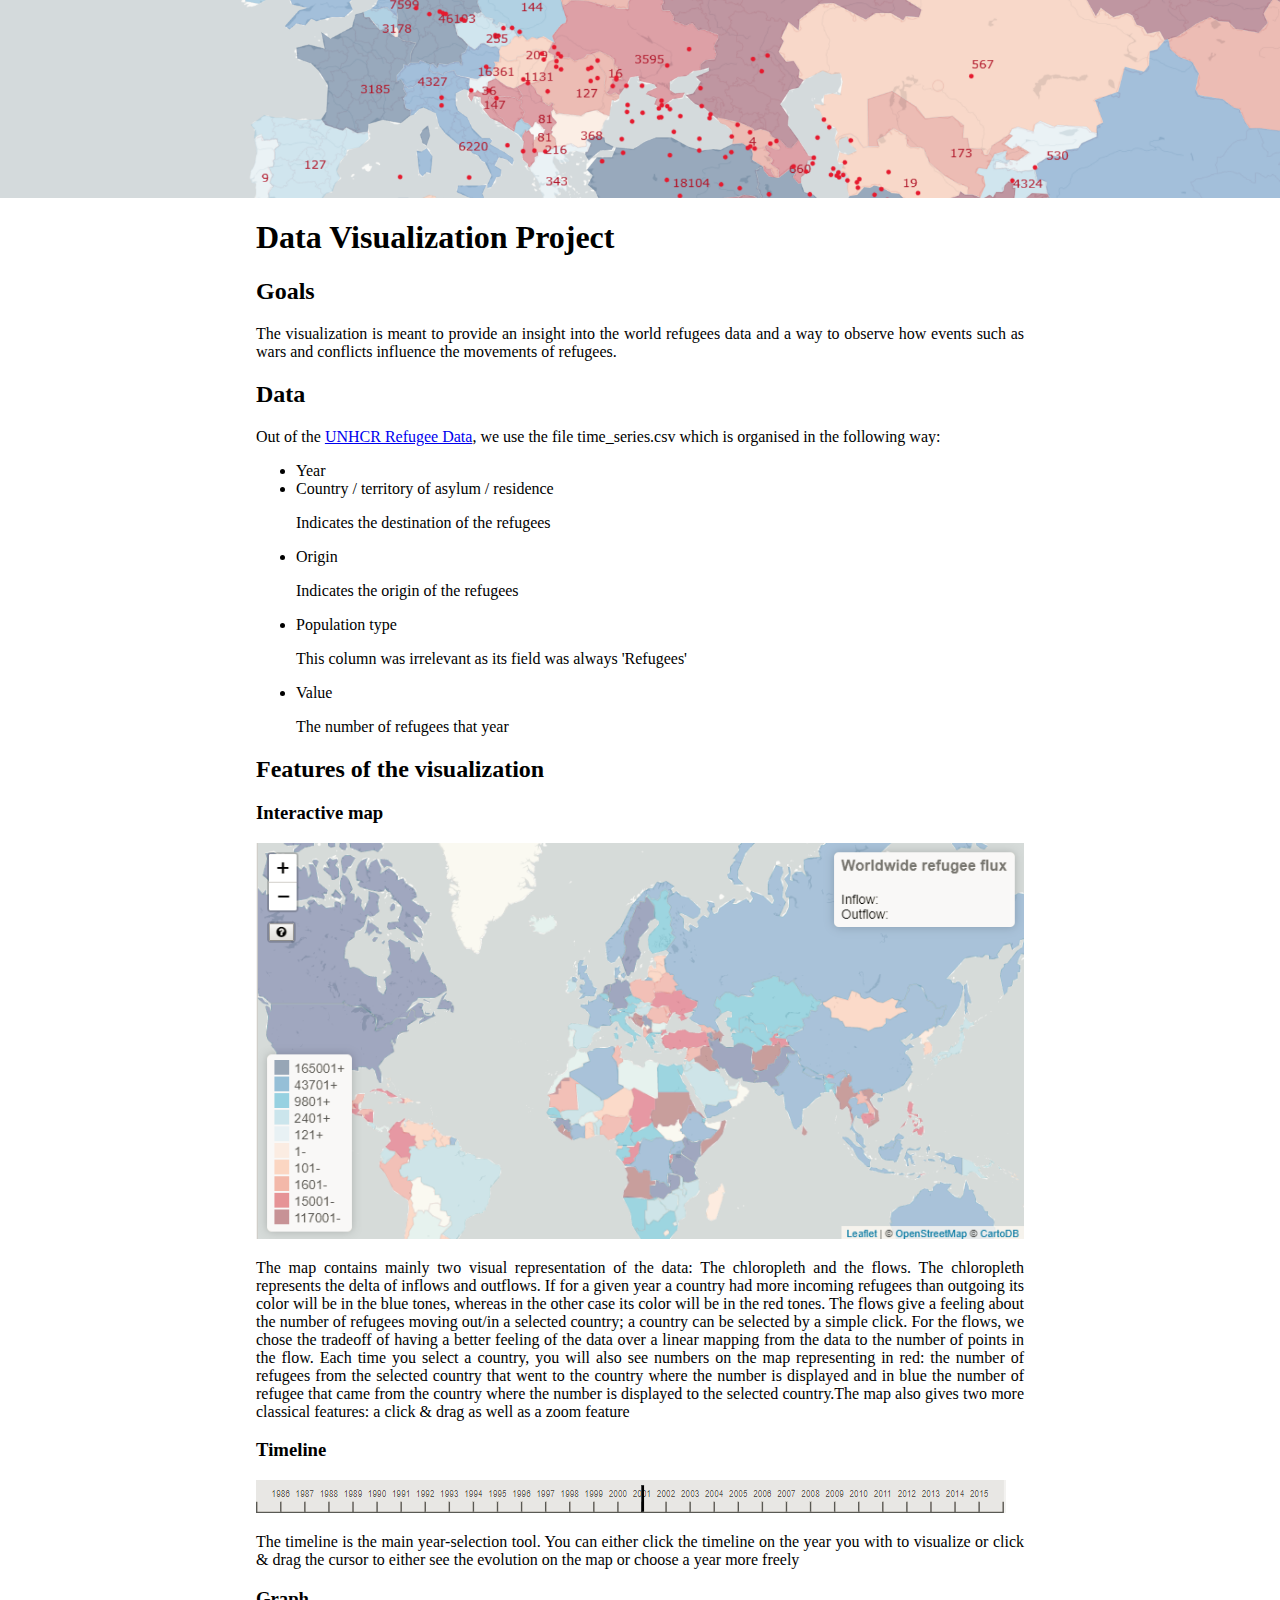
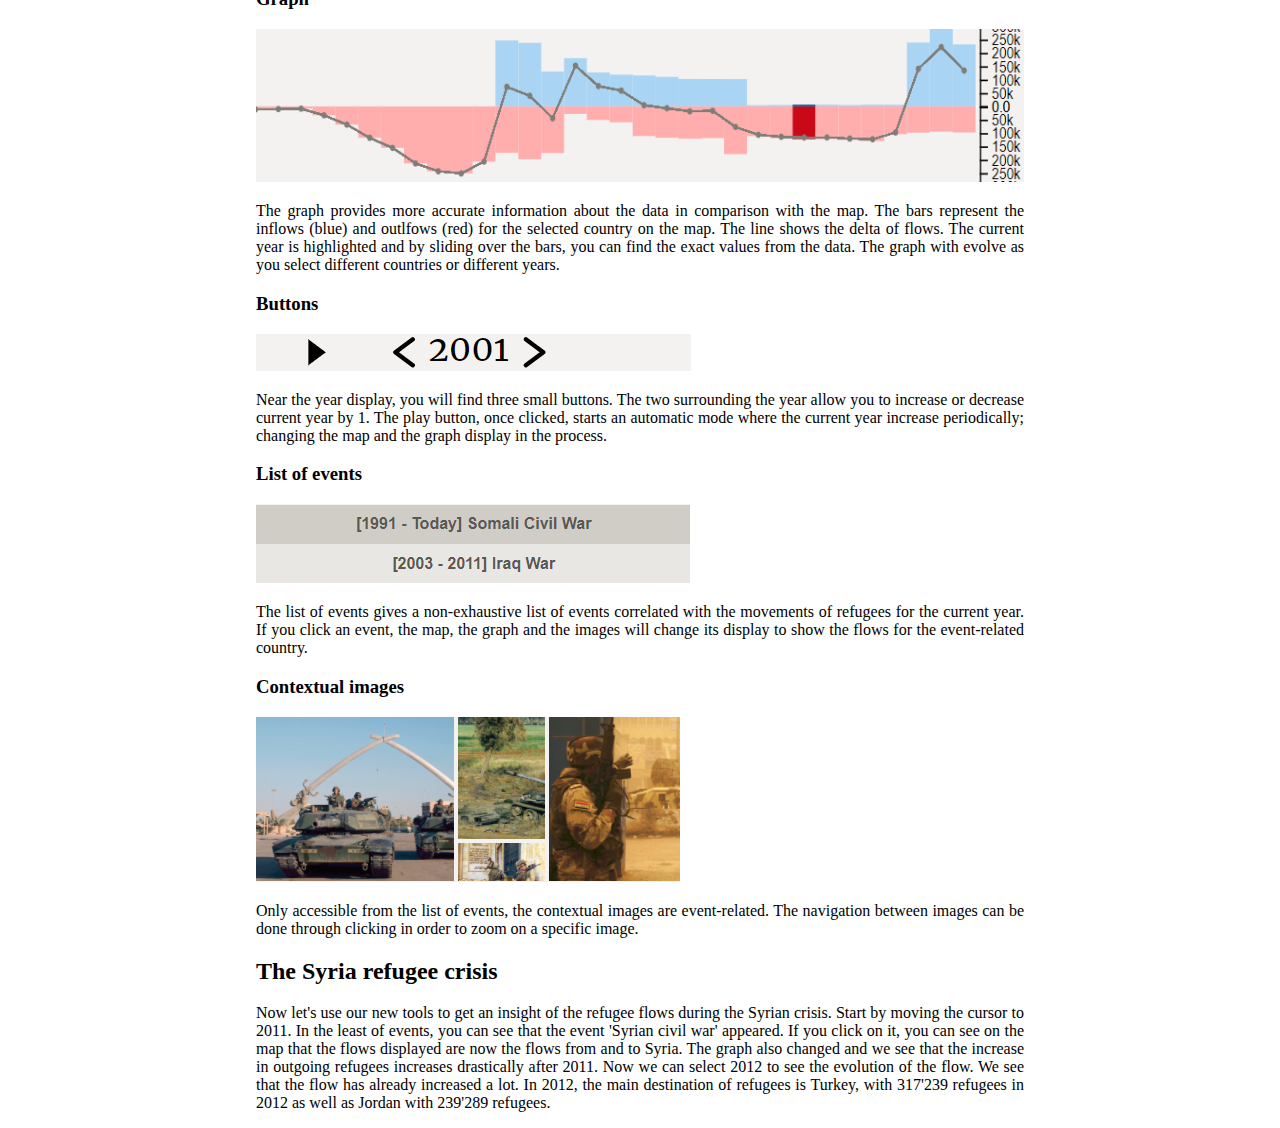
==== docs/index.html @ 76e04091 "Rename explication.hmtl -> index.hmtl Rename index.html -> visu.html Add images in index.html" ====
<!DOCTYPE html>
<html lang="en">
<head>
    <meta charset="UTF-8">
    <title>Project Data visualization</title>
    <style>
        body {
            padding: 0;
            margin: 0
        }
        p {
            text-align: justify;
        }

        .headerimg {
            position: fixed;
            z-index: 0;
            top: 0px;
            left: -200px;
            height: 200px;
            width: 100em;
            display: inline-block;
            overflow: hidden;
            margin: 0;
        }
        .banner{
            display: block;
            position: absolute;
            top: 50%;
            left: 50%;
            min-height: 100%;
            min-width: 100%;
            transform: translate(-50%, -50%);
        }
        .content {
            position: relative;
            z-index: 1000;
            margin-top: 180px;
            /*height: 1000px;*/
            background-color: white;
            padding-left: 16em;
            padding-right: 16em;
        }

        div {
            overflow: hidden;
        }
        img {
            max-width: 48em;
        }

    </style>
</head>
<body>
<div class="headerimg">
    <img src="imgs/banner.png" class = "banner"/>
</div><
<div class = "content">
    <h1>Data Visualization Project</h1>
<h2>Goals</h2>
<p>The visualization is meant to provide an insight into the world refugees data and a way to observe how
events such as wars and conflicts influence the movements of refugees. </p>
<h2>Data</h2>
<p> Out of the <a href ="https://www.kaggle.com/unitednations/refugee-data/data">UNHCR Refugee Data</a>, we use the
    file time_series.csv which is organised in the following way:</p>
<ul>
    <li>Year</li>
    <li>Country / territory of asylum / residence</li>
    <p>Indicates the destination of the refugees</p>
    <li>Origin</li>
    <p>Indicates the origin of the refugees</p>
    <li>Population type</li>
    <p>This column was irrelevant as its field was always 'Refugees'</p>
    <li>Value</li>
    <p>The number of refugees that year</p>
</ul>
<p></p>
<h2>Features of the visualization</h2>

    <h3>Interactive map</h3>
    <img src = "imgs/map.png">
    <p>
        The map contains mainly two visual representation of the data: The chloropleth and the flows.
    The chloropleth represents the delta of inflows and outflows. If for a given year a country had more incoming
    refugees than outgoing its color will be in the blue tones, whereas in the other case its color will be in the
    red tones. The flows give a feeling about the number of refugees moving out/in a selected country; a country can
    be selected by a simple click. For the flows, we chose the tradeoff of having a better feeling of the data
    over a linear mapping from the data to the number of points in the flow. Each time you select a country, you will
    also see numbers on the map representing in red: the number of refugees from the selected country that went to the
    country where the number is displayed and in blue the number of refugee that came from the country where the number
    is displayed to the selected country.The map also gives two more classical features: a click & drag as well as a zoom feature
    </p>

    <h3>Timeline</h3>
    <img src = "imgs/timeline.png">
    <p>
        The timeline is the main year-selection tool. You can either click the timeline on the year you with to
        visualize or click & drag the cursor to either see the evolution on the map or choose a year more freely
    </p>

    <h3>Graph</h3>
    <img src = "imgs/graph.png">
    <p>
        The graph provides more accurate information about the data in comparison with the map. The bars represent
        the inflows (blue) and outlfows (red) for the selected country on the map. The line shows the delta of flows.
        The current year is highlighted and by sliding over the bars, you can find the exact values from the data.
        The graph with evolve as you select different countries or different years.
    </p>
    <h3>Buttons</h3>
    <img src = "imgs/buttons.png">
    <p>
        Near the year display, you will find three small buttons. The two surrounding the year allow you to
        increase or decrease current year by 1. The play button, once clicked, starts an automatic mode where the
        current year increase periodically; changing the map and the graph display in the process.
    </p>
    <h3>List of events</h3>
    <img src = "imgs/events.png">
    <p>
        The list of events gives a non-exhaustive list of events correlated with the movements of refugees for the
        current year. If you click an event, the map, the graph and the images will change its display to show the flows
        for the event-related country.
    </p>
    <h3>Contextual images</h3>
    <img src = "imgs/context_img.png">
    <p>
        Only accessible from the list of events, the contextual images are event-related. The navigation between
        images can be done through clicking in order to zoom on a specific image.
    </p>

<h2>The Syria refugee crisis</h2>
<p>
    Now let's use our new tools to get an insight of the refugee flows during the Syrian crisis. Start by moving
    the cursor to 2011. In the least of events, you can see that the event 'Syrian civil war' appeared. If you click
    on it, you can see on the map that the flows displayed are now the flows from and to Syria. The graph also changed
    and we see that the increase in outgoing refugees increases drastically after 2011. Now we can select 2012 to see
    the evolution of the flow. We see that the flow has already increased a lot. In 2012, the main destination of
    refugees is Turkey, with 317'239 refugees in 2012 as well as Jordan with 239'289 refugees.
</p>
</div>
</body>
</html>
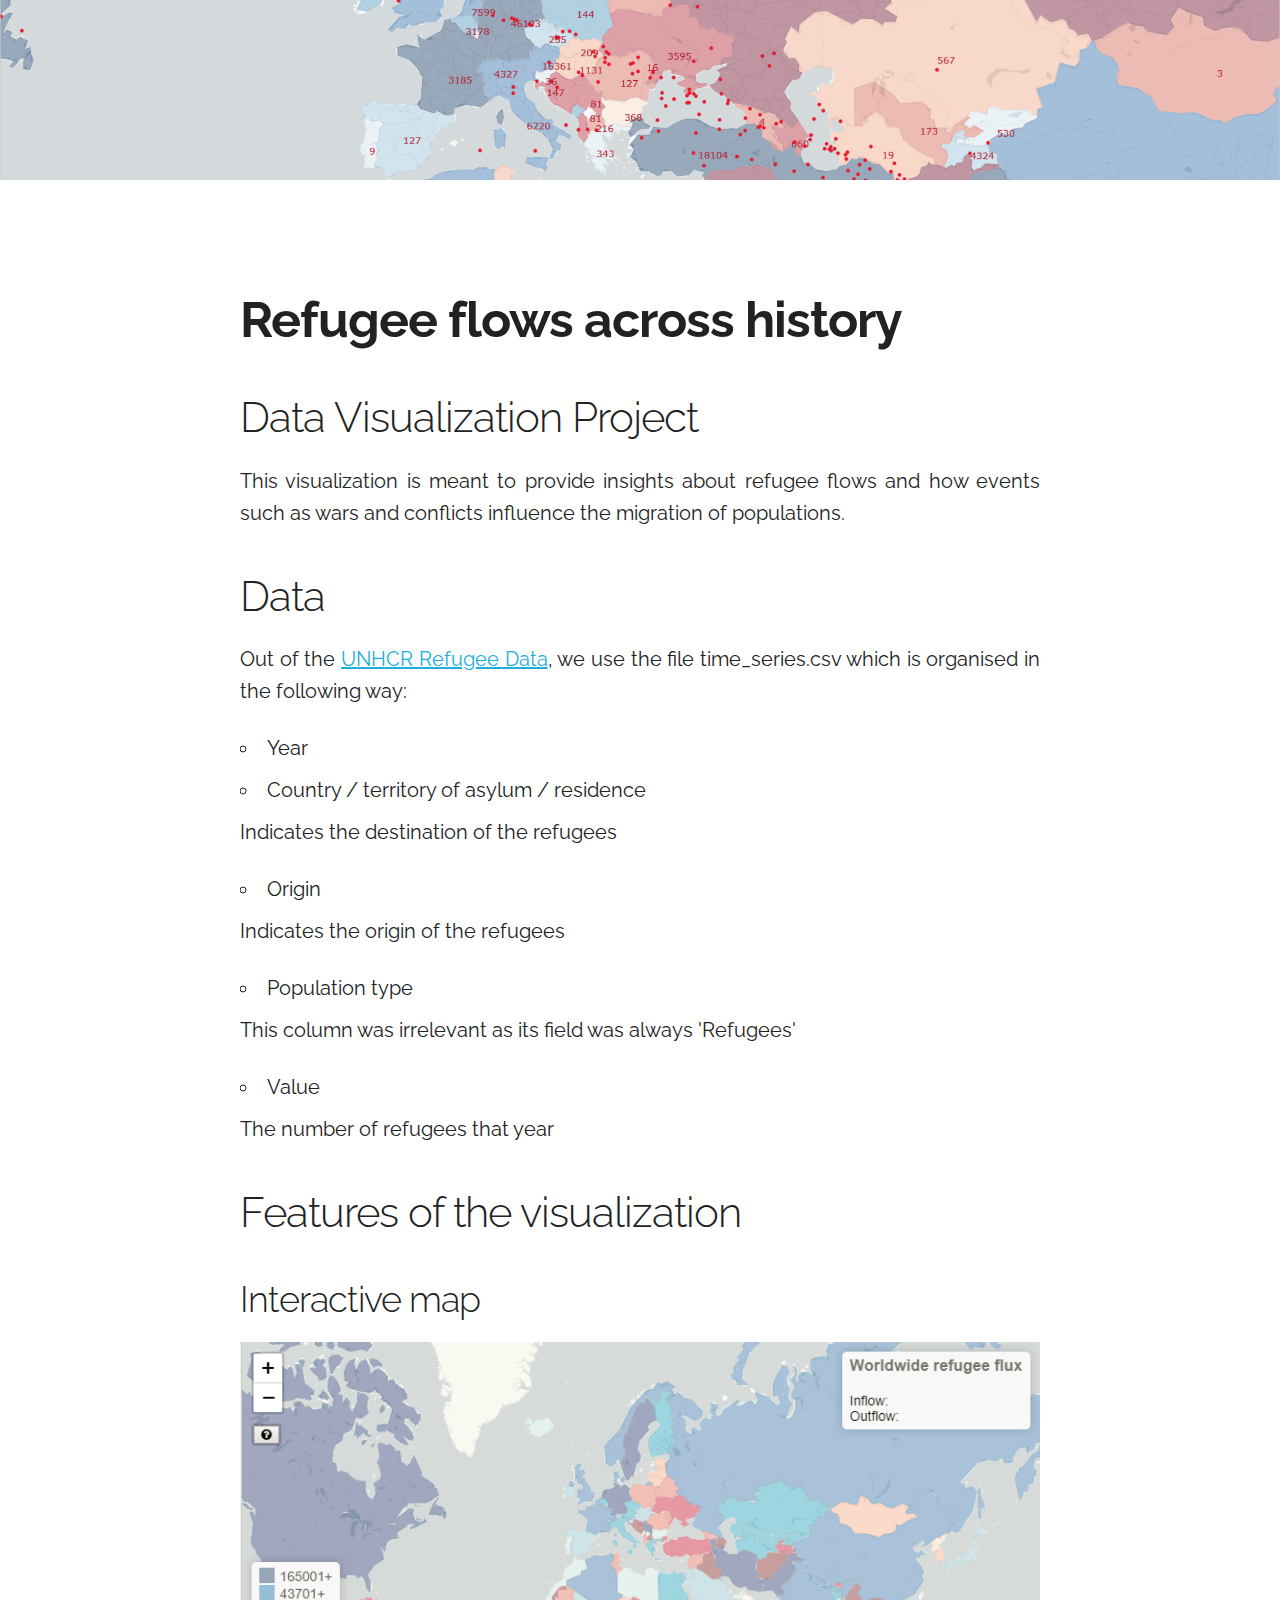
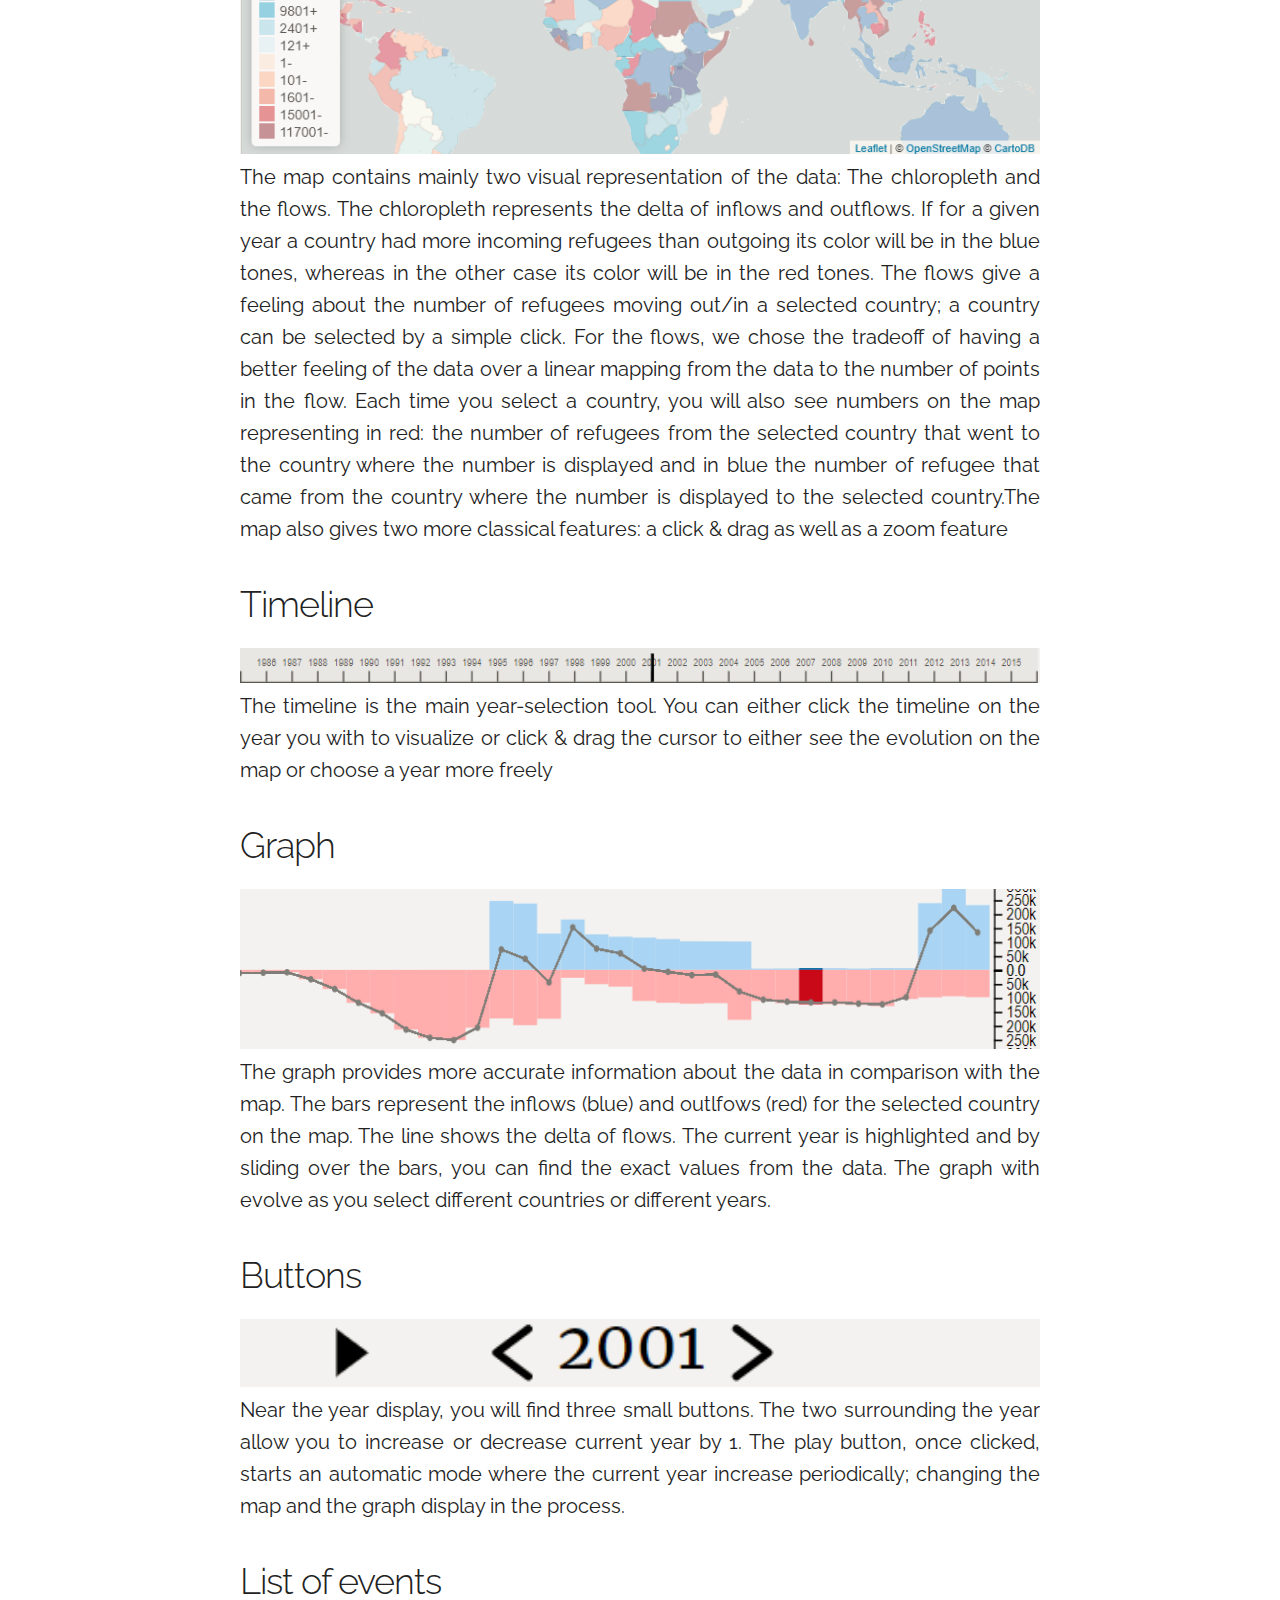
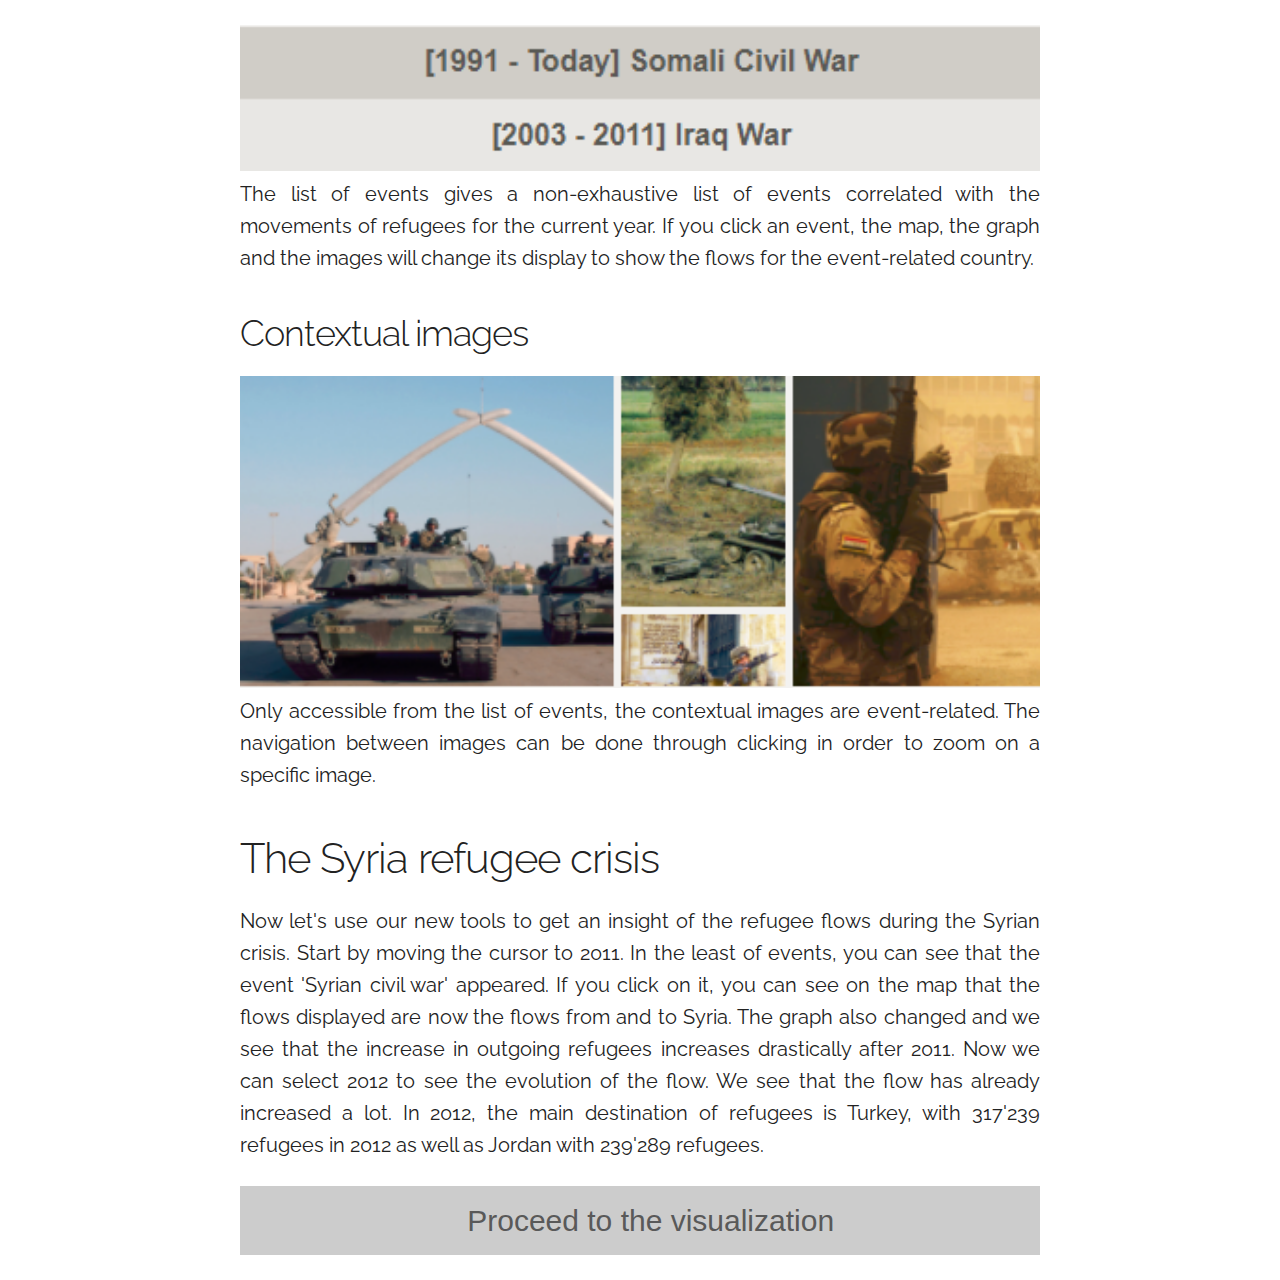
==== commit 8749994a: "Improve index page" ====
--- a/docs/index.html
+++ b/docs/index.html
@@ -3,139 +3,221 @@
 <head>
     <meta charset="UTF-8">
     <title>Project Data visualization</title>
+
+    <link href="//fonts.googleapis.com/css?family=Raleway:400,300,600" rel="stylesheet" type="text/css">
+
+    <!-- CSS
+    –––––––––––––––––––––––––––––––––––––––––––––––––– -->
+    <link rel="stylesheet" href="styles/normalize.css">
+    <link rel="stylesheet" href="styles/skeleton.css">
     <style>
-        body {
-            padding: 0;
-            margin: 0
-        }
-        p {
+
+        h1{
+            font-weight: bold;
+        }
+        h1, h2, h3, h4{
+            margin-top: 1em;
+        }
+        p, ul {
             text-align: justify;
+            font-size:2rem;
+        }
+
+        .main_button {
+            -webkit-border-radius: 0;
+            -moz-border-radius: 0;
+            border-radius: 0;
+            color: #595959;
+            font-family: Arial;
+            font-size: 3rem;
+            font-weight: 300;
+            padding: 8pt;
+            width: 100%;
+            margin-left: auto;
+            margin-right: auto;
+            background-color: #cccccc;
+            border: solid #337FED 0;
+            text-decoration: none;
+            display: inline-block;
+            text-align: center;
+            cursor: pointer;
+        }
+
+        .main_button:hover {
+            background: #d9d9d9;
+            text-decoration: none;
+        }
+
+        .centered{
+            width: 800px;
+            margin-left: auto;
+            margin-right: auto;
+            margin-top:60px
         }
 
         .headerimg {
             position: fixed;
             z-index: 0;
-            top: 0px;
-            left: -200px;
-            height: 200px;
-            width: 100em;
-            display: inline-block;
-            overflow: hidden;
+            height: 30%;
+            width: 100%;
             margin: 0;
         }
-        .banner{
+
+        .banner {
             display: block;
             position: absolute;
-            top: 50%;
-            left: 50%;
-            min-height: 100%;
             min-width: 100%;
-            transform: translate(-50%, -50%);
-        }
-        .content {
+        }
+
+        .contentwrapper {
             position: relative;
             z-index: 1000;
             margin-top: 180px;
             /*height: 1000px;*/
             background-color: white;
-            padding-left: 16em;
-            padding-right: 16em;
+            width:100%;
+        }
+
+        .pagecontent {
+            z-index: 1000;
         }
 
         div {
             overflow: hidden;
         }
+
         img {
-            max-width: 48em;
+            width: 100%;
         }
 
     </style>
 </head>
 <body>
 <div class="headerimg">
-    <img src="imgs/banner.png" class = "banner"/>
-</div><
-<div class = "content">
-    <h1>Data Visualization Project</h1>
-<h2>Goals</h2>
-<p>The visualization is meant to provide an insight into the world refugees data and a way to observe how
-events such as wars and conflicts influence the movements of refugees. </p>
-<h2>Data</h2>
-<p> Out of the <a href ="https://www.kaggle.com/unitednations/refugee-data/data">UNHCR Refugee Data</a>, we use the
-    file time_series.csv which is organised in the following way:</p>
-<ul>
-    <li>Year</li>
-    <li>Country / territory of asylum / residence</li>
-    <p>Indicates the destination of the refugees</p>
-    <li>Origin</li>
-    <p>Indicates the origin of the refugees</p>
-    <li>Population type</li>
-    <p>This column was irrelevant as its field was always 'Refugees'</p>
-    <li>Value</li>
-    <p>The number of refugees that year</p>
-</ul>
-<p></p>
-<h2>Features of the visualization</h2>
-
-    <h3>Interactive map</h3>
-    <img src = "imgs/map.png">
-    <p>
-        The map contains mainly two visual representation of the data: The chloropleth and the flows.
-    The chloropleth represents the delta of inflows and outflows. If for a given year a country had more incoming
-    refugees than outgoing its color will be in the blue tones, whereas in the other case its color will be in the
-    red tones. The flows give a feeling about the number of refugees moving out/in a selected country; a country can
-    be selected by a simple click. For the flows, we chose the tradeoff of having a better feeling of the data
-    over a linear mapping from the data to the number of points in the flow. Each time you select a country, you will
-    also see numbers on the map representing in red: the number of refugees from the selected country that went to the
-    country where the number is displayed and in blue the number of refugee that came from the country where the number
-    is displayed to the selected country.The map also gives two more classical features: a click & drag as well as a zoom feature
-    </p>
-
-    <h3>Timeline</h3>
-    <img src = "imgs/timeline.png">
-    <p>
-        The timeline is the main year-selection tool. You can either click the timeline on the year you with to
-        visualize or click & drag the cursor to either see the evolution on the map or choose a year more freely
-    </p>
-
-    <h3>Graph</h3>
-    <img src = "imgs/graph.png">
-    <p>
-        The graph provides more accurate information about the data in comparison with the map. The bars represent
-        the inflows (blue) and outlfows (red) for the selected country on the map. The line shows the delta of flows.
-        The current year is highlighted and by sliding over the bars, you can find the exact values from the data.
-        The graph with evolve as you select different countries or different years.
-    </p>
-    <h3>Buttons</h3>
-    <img src = "imgs/buttons.png">
-    <p>
-        Near the year display, you will find three small buttons. The two surrounding the year allow you to
-        increase or decrease current year by 1. The play button, once clicked, starts an automatic mode where the
-        current year increase periodically; changing the map and the graph display in the process.
-    </p>
-    <h3>List of events</h3>
-    <img src = "imgs/events.png">
-    <p>
-        The list of events gives a non-exhaustive list of events correlated with the movements of refugees for the
-        current year. If you click an event, the map, the graph and the images will change its display to show the flows
-        for the event-related country.
-    </p>
-    <h3>Contextual images</h3>
-    <img src = "imgs/context_img.png">
-    <p>
-        Only accessible from the list of events, the contextual images are event-related. The navigation between
-        images can be done through clicking in order to zoom on a specific image.
-    </p>
-
-<h2>The Syria refugee crisis</h2>
-<p>
-    Now let's use our new tools to get an insight of the refugee flows during the Syrian crisis. Start by moving
-    the cursor to 2011. In the least of events, you can see that the event 'Syrian civil war' appeared. If you click
-    on it, you can see on the map that the flows displayed are now the flows from and to Syria. The graph also changed
-    and we see that the increase in outgoing refugees increases drastically after 2011. Now we can select 2012 to see
-    the evolution of the flow. We see that the flow has already increased a lot. In 2012, the main destination of
-    refugees is Turkey, with 317'239 refugees in 2012 as well as Jordan with 239'289 refugees.
-</p>
+    <img src="imgs/banner_crop.png" class="banner"/>
+</div>
+<div class="pagecontent">
+    <div class="contentwrapper">
+        <div class="centered">
+            <h1>Refugee flows across history</h1>
+            <h2>Data Visualization Project</h2>
+            <p>This visualization is meant to provide insights about refugee flows and how
+                events such as wars and conflicts influence the migration of populations. </p>
+            <h2>Data</h2>
+            <p> Out of the <a href="https://www.kaggle.com/unitednations/refugee-data/data">UNHCR Refugee Data</a>, we
+                use
+                the
+                file time_series.csv which is organised in the following way:</p>
+            <ul>
+                <li>Year</li>
+                <li>Country / territory of asylum / residence</li>
+                <p>Indicates the destination of the refugees</p>
+                <li>Origin</li>
+                <p>Indicates the origin of the refugees</p>
+                <li>Population type</li>
+                <p>This column was irrelevant as its field was always 'Refugees'</p>
+                <li>Value</li>
+                <p>The number of refugees that year</p>
+            </ul>
+            <p></p>
+            <h2>Features of the visualization</h2>
+
+            <h3>Interactive map</h3>
+            <img src="imgs/map.png">
+            <p>
+                The map contains mainly two visual representation of the data: The chloropleth and the flows.
+                The chloropleth represents the delta of inflows and outflows. If for a given year a country had more
+                incoming
+                refugees than outgoing its color will be in the blue tones, whereas in the other case its color will be
+                in
+                the
+                red tones. The flows give a feeling about the number of refugees moving out/in a selected country; a
+                country
+                can
+                be selected by a simple click. For the flows, we chose the tradeoff of having a better feeling of the
+                data
+                over a linear mapping from the data to the number of points in the flow. Each time you select a country,
+                you
+                will
+                also see numbers on the map representing in red: the number of refugees from the selected country that
+                went
+                to the
+                country where the number is displayed and in blue the number of refugee that came from the country where
+                the
+                number
+                is displayed to the selected country.The map also gives two more classical features: a click & drag as
+                well
+                as a zoom feature
+            </p>
+
+            <h3>Timeline</h3>
+            <img src="imgs/timeline.png">
+            <p>
+                The timeline is the main year-selection tool. You can either click the timeline on the year you with to
+                visualize or click & drag the cursor to either see the evolution on the map or choose a year more freely
+            </p>
+
+            <h3>Graph</h3>
+            <img src="imgs/graph.png">
+            <p>
+                The graph provides more accurate information about the data in comparison with the map. The bars
+                represent
+                the inflows (blue) and outlfows (red) for the selected country on the map. The line shows the delta of
+                flows.
+                The current year is highlighted and by sliding over the bars, you can find the exact values from the
+                data.
+                The graph with evolve as you select different countries or different years.
+            </p>
+            <h3>Buttons</h3>
+            <img src="imgs/buttons.png">
+            <p>
+                Near the year display, you will find three small buttons. The two surrounding the year allow you to
+                increase or decrease current year by 1. The play button, once clicked, starts an automatic mode where
+                the
+                current year increase periodically; changing the map and the graph display in the process.
+            </p>
+            <h3>List of events</h3>
+            <img src="imgs/events.png">
+            <p>
+                The list of events gives a non-exhaustive list of events correlated with the movements of refugees for
+                the
+                current year. If you click an event, the map, the graph and the images will change its display to show
+                the
+                flows
+                for the event-related country.
+            </p>
+            <h3>Contextual images</h3>
+            <img src="imgs/context_img.png">
+            <p>
+                Only accessible from the list of events, the contextual images are event-related. The navigation between
+                images can be done through clicking in order to zoom on a specific image.
+            </p>
+
+            <h2>The Syria refugee crisis</h2>
+            <p>
+                Now let's use our new tools to get an insight of the refugee flows during the Syrian crisis. Start by
+                moving
+                the cursor to 2011. In the least of events, you can see that the event 'Syrian civil war' appeared. If
+                you
+                click
+                on it, you can see on the map that the flows displayed are now the flows from and to Syria. The graph
+                also
+                changed
+                and we see that the increase in outgoing refugees increases drastically after 2011. Now we can select
+                2012
+                to see
+                the evolution of the flow. We see that the flow has already increased a lot. In 2012, the main
+                destination
+                of
+                refugees is Turkey, with 317'239 refugees in 2012 as well as Jordan with 239'289 refugees.
+            </p>
+
+            <a href="https://quentinbacuet.github.io/Data-Visualization-Project/" class="main_button">
+                Proceed to the visualization
+            </a>
+            <p></p>
+        </div>
+    </div>
 </div>
 </body>
 </html>--- a/docs/styles/skeleton.css
+++ b/docs/styles/skeleton.css
@@ -0,0 +1,418 @@
+/*
+* Skeleton V2.0.4
+* Copyright 2014, Dave Gamache
+* www.getskeleton.com
+* Free to use under the MIT license.
+* http://www.opensource.org/licenses/mit-license.php
+* 12/29/2014
+*/
+
+
+/* Table of contents
+––––––––––––––––––––––––––––––––––––––––––––––––––
+- Grid
+- Base Styles
+- Typography
+- Links
+- Buttons
+- Forms
+- Lists
+- Code
+- Tables
+- Spacing
+- Utilities
+- Clearing
+- Media Queries
+*/
+
+
+/* Grid
+–––––––––––––––––––––––––––––––––––––––––––––––––– */
+.container {
+  position: relative;
+  width: 100%;
+  max-width: 960px;
+  margin: 0 auto;
+  padding: 0 20px;
+  box-sizing: border-box; }
+.column,
+.columns {
+  width: 100%;
+  float: left;
+  box-sizing: border-box; }
+
+/* For devices larger than 400px */
+@media (min-width: 400px) {
+  .container {
+    width: 85%;
+    padding: 0; }
+}
+
+/* For devices larger than 550px */
+@media (min-width: 550px) {
+  .container {
+    width: 80%; }
+  .column,
+  .columns {
+    margin-left: 4%; }
+  .column:first-child,
+  .columns:first-child {
+    margin-left: 0; }
+
+  .one.column,
+  .one.columns                    { width: 4.66666666667%; }
+  .two.columns                    { width: 13.3333333333%; }
+  .three.columns                  { width: 22%;            }
+  .four.columns                   { width: 30.6666666667%; }
+  .five.columns                   { width: 39.3333333333%; }
+  .six.columns                    { width: 48%;            }
+  .seven.columns                  { width: 56.6666666667%; }
+  .eight.columns                  { width: 65.3333333333%; }
+  .nine.columns                   { width: 74.0%;          }
+  .ten.columns                    { width: 82.6666666667%; }
+  .eleven.columns                 { width: 91.3333333333%; }
+  .twelve.columns                 { width: 100%; margin-left: 0; }
+
+  .one-third.column               { width: 30.6666666667%; }
+  .two-thirds.column              { width: 65.3333333333%; }
+
+  .one-half.column                { width: 48%; }
+
+  /* Offsets */
+  .offset-by-one.column,
+  .offset-by-one.columns          { margin-left: 8.66666666667%; }
+  .offset-by-two.column,
+  .offset-by-two.columns          { margin-left: 17.3333333333%; }
+  .offset-by-three.column,
+  .offset-by-three.columns        { margin-left: 26%;            }
+  .offset-by-four.column,
+  .offset-by-four.columns         { margin-left: 34.6666666667%; }
+  .offset-by-five.column,
+  .offset-by-five.columns         { margin-left: 43.3333333333%; }
+  .offset-by-six.column,
+  .offset-by-six.columns          { margin-left: 52%;            }
+  .offset-by-seven.column,
+  .offset-by-seven.columns        { margin-left: 60.6666666667%; }
+  .offset-by-eight.column,
+  .offset-by-eight.columns        { margin-left: 69.3333333333%; }
+  .offset-by-nine.column,
+  .offset-by-nine.columns         { margin-left: 78.0%;          }
+  .offset-by-ten.column,
+  .offset-by-ten.columns          { margin-left: 86.6666666667%; }
+  .offset-by-eleven.column,
+  .offset-by-eleven.columns       { margin-left: 95.3333333333%; }
+
+  .offset-by-one-third.column,
+  .offset-by-one-third.columns    { margin-left: 34.6666666667%; }
+  .offset-by-two-thirds.column,
+  .offset-by-two-thirds.columns   { margin-left: 69.3333333333%; }
+
+  .offset-by-one-half.column,
+  .offset-by-one-half.columns     { margin-left: 52%; }
+
+}
+
+
+/* Base Styles
+–––––––––––––––––––––––––––––––––––––––––––––––––– */
+/* NOTE
+html is set to 62.5% so that all the REM measurements throughout Skeleton
+are based on 10px sizing. So basically 1.5rem = 15px :) */
+html {
+  font-size: 62.5%; }
+body {
+  font-size: 1.5em; /* currently ems cause chrome bug misinterpreting rems on body element */
+  line-height: 1.6;
+  font-weight: 400;
+  font-family: "Raleway", "HelveticaNeue", "Helvetica Neue", Helvetica, Arial, sans-serif;
+  color: #222; }
+
+
+/* Typography
+–––––––––––––––––––––––––––––––––––––––––––––––––– */
+h1, h2, h3, h4, h5, h6 {
+  margin-top: 0;
+  margin-bottom: 2rem;
+  font-weight: 300; }
+h1 { font-size: 4.0rem; line-height: 1.2;  letter-spacing: -.1rem;}
+h2 { font-size: 3.6rem; line-height: 1.25; letter-spacing: -.1rem; }
+h3 { font-size: 3.0rem; line-height: 1.3;  letter-spacing: -.1rem; }
+h4 { font-size: 2.4rem; line-height: 1.35; letter-spacing: -.08rem; }
+h5 { font-size: 1.8rem; line-height: 1.5;  letter-spacing: -.05rem; }
+h6 { font-size: 1.5rem; line-height: 1.6;  letter-spacing: 0; }
+
+/* Larger than phablet */
+@media (min-width: 550px) {
+  h1 { font-size: 5.0rem; }
+  h2 { font-size: 4.2rem; }
+  h3 { font-size: 3.6rem; }
+  h4 { font-size: 3.0rem; }
+  h5 { font-size: 2.4rem; }
+  h6 { font-size: 1.5rem; }
+}
+
+p {
+  margin-top: 0; }
+
+
+/* Links
+–––––––––––––––––––––––––––––––––––––––––––––––––– */
+a {
+  color: #1EAEDB; }
+a:hover {
+  color: #0FA0CE; }
+
+
+/* Buttons
+–––––––––––––––––––––––––––––––––––––––––––––––––– */
+.button,
+button,
+input[type="submit"],
+input[type="reset"],
+input[type="button"] {
+  display: inline-block;
+  height: 38px;
+  padding: 0 30px;
+  color: #555;
+  text-align: center;
+  font-size: 11px;
+  font-weight: 600;
+  line-height: 38px;
+  letter-spacing: .1rem;
+  text-transform: uppercase;
+  text-decoration: none;
+  white-space: nowrap;
+  background-color: transparent;
+  border-radius: 4px;
+  border: 1px solid #bbb;
+  cursor: pointer;
+  box-sizing: border-box; }
+.button:hover,
+button:hover,
+input[type="submit"]:hover,
+input[type="reset"]:hover,
+input[type="button"]:hover,
+.button:focus,
+button:focus,
+input[type="submit"]:focus,
+input[type="reset"]:focus,
+input[type="button"]:focus {
+  color: #333;
+  border-color: #888;
+  outline: 0; }
+.button.button-primary,
+button.button-primary,
+input[type="submit"].button-primary,
+input[type="reset"].button-primary,
+input[type="button"].button-primary {
+  color: #FFF;
+  background-color: #33C3F0;
+  border-color: #33C3F0; }
+.button.button-primary:hover,
+button.button-primary:hover,
+input[type="submit"].button-primary:hover,
+input[type="reset"].button-primary:hover,
+input[type="button"].button-primary:hover,
+.button.button-primary:focus,
+button.button-primary:focus,
+input[type="submit"].button-primary:focus,
+input[type="reset"].button-primary:focus,
+input[type="button"].button-primary:focus {
+  color: #FFF;
+  background-color: #1EAEDB;
+  border-color: #1EAEDB; }
+
+
+/* Forms
+–––––––––––––––––––––––––––––––––––––––––––––––––– */
+input[type="email"],
+input[type="number"],
+input[type="search"],
+input[type="text"],
+input[type="tel"],
+input[type="url"],
+input[type="password"],
+textarea,
+select {
+  height: 38px;
+  padding: 6px 10px; /* The 6px vertically centers text on FF, ignored by Webkit */
+  background-color: #fff;
+  border: 1px solid #D1D1D1;
+  border-radius: 4px;
+  box-shadow: none;
+  box-sizing: border-box; }
+/* Removes awkward default styles on some inputs for iOS */
+input[type="email"],
+input[type="number"],
+input[type="search"],
+input[type="text"],
+input[type="tel"],
+input[type="url"],
+input[type="password"],
+textarea {
+  -webkit-appearance: none;
+     -moz-appearance: none;
+          appearance: none; }
+textarea {
+  min-height: 65px;
+  padding-top: 6px;
+  padding-bottom: 6px; }
+input[type="email"]:focus,
+input[type="number"]:focus,
+input[type="search"]:focus,
+input[type="text"]:focus,
+input[type="tel"]:focus,
+input[type="url"]:focus,
+input[type="password"]:focus,
+textarea:focus,
+select:focus {
+  border: 1px solid #33C3F0;
+  outline: 0; }
+label,
+legend {
+  display: block;
+  margin-bottom: .5rem;
+  font-weight: 600; }
+fieldset {
+  padding: 0;
+  border-width: 0; }
+input[type="checkbox"],
+input[type="radio"] {
+  display: inline; }
+label > .label-body {
+  display: inline-block;
+  margin-left: .5rem;
+  font-weight: normal; }
+
+
+/* Lists
+–––––––––––––––––––––––––––––––––––––––––––––––––– */
+ul {
+  list-style: circle inside; }
+ol {
+  list-style: decimal inside; }
+ol, ul {
+  padding-left: 0;
+  margin-top: 0; }
+ul ul,
+ul ol,
+ol ol,
+ol ul {
+  margin: 1.5rem 0 1.5rem 3rem;
+  font-size: 90%; }
+li {
+  margin-bottom: 1rem; }
+
+
+/* Code
+–––––––––––––––––––––––––––––––––––––––––––––––––– */
+code {
+  padding: .2rem .5rem;
+  margin: 0 .2rem;
+  font-size: 90%;
+  white-space: nowrap;
+  background: #F1F1F1;
+  border: 1px solid #E1E1E1;
+  border-radius: 4px; }
+pre > code {
+  display: block;
+  padding: 1rem 1.5rem;
+  white-space: pre; }
+
+
+/* Tables
+–––––––––––––––––––––––––––––––––––––––––––––––––– */
+th,
+td {
+  padding: 12px 15px;
+  text-align: left;
+  border-bottom: 1px solid #E1E1E1; }
+th:first-child,
+td:first-child {
+  padding-left: 0; }
+th:last-child,
+td:last-child {
+  padding-right: 0; }
+
+
+/* Spacing
+–––––––––––––––––––––––––––––––––––––––––––––––––– */
+button,
+.button {
+  margin-bottom: 1rem; }
+input,
+textarea,
+select,
+fieldset {
+  margin-bottom: 1.5rem; }
+pre,
+blockquote,
+dl,
+figure,
+table,
+p,
+ul,
+ol,
+form {
+  margin-bottom: 2.5rem; }
+
+
+/* Utilities
+–––––––––––––––––––––––––––––––––––––––––––––––––– */
+.u-full-width {
+  width: 100%;
+  box-sizing: border-box; }
+.u-max-full-width {
+  max-width: 100%;
+  box-sizing: border-box; }
+.u-pull-right {
+  float: right; }
+.u-pull-left {
+  float: left; }
+
+
+/* Misc
+–––––––––––––––––––––––––––––––––––––––––––––––––– */
+hr {
+  margin-top: 3rem;
+  margin-bottom: 3.5rem;
+  border-width: 0;
+  border-top: 1px solid #E1E1E1; }
+
+
+/* Clearing
+–––––––––––––––––––––––––––––––––––––––––––––––––– */
+
+/* Self Clearing Goodness */
+.container:after,
+.row:after,
+.u-cf {
+  content: "";
+  display: table;
+  clear: both; }
+
+
+/* Media Queries
+–––––––––––––––––––––––––––––––––––––––––––––––––– */
+/*
+Note: The best way to structure the use of media queries is to create the queries
+near the relevant code. For example, if you wanted to change the styles for buttons
+on small devices, paste the mobile query code up in the buttons section and style it
+there.
+*/
+
+
+/* Larger than mobile */
+@media (min-width: 400px) {}
+
+/* Larger than phablet (also point when grid becomes active) */
+@media (min-width: 550px) {}
+
+/* Larger than tablet */
+@media (min-width: 750px) {}
+
+/* Larger than desktop */
+@media (min-width: 1000px) {}
+
+/* Larger than Desktop HD */
+@media (min-width: 1200px) {}
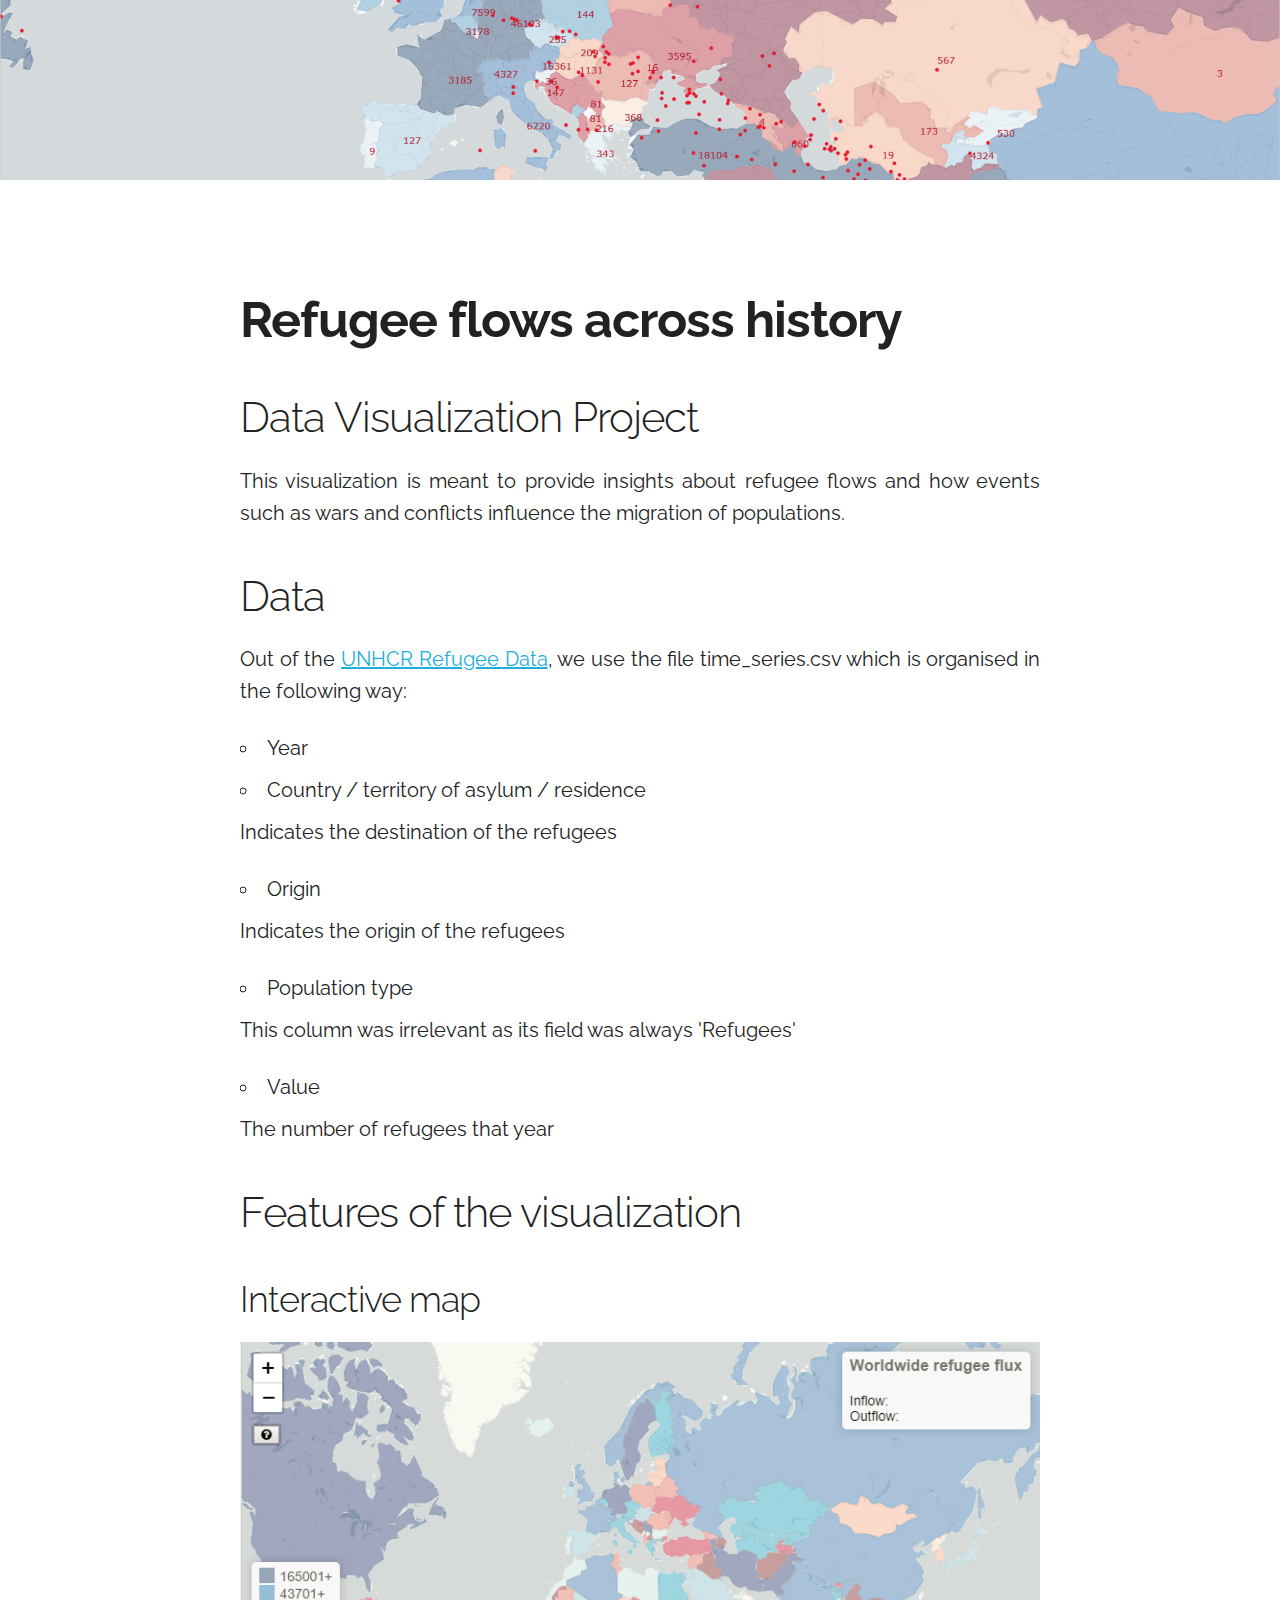
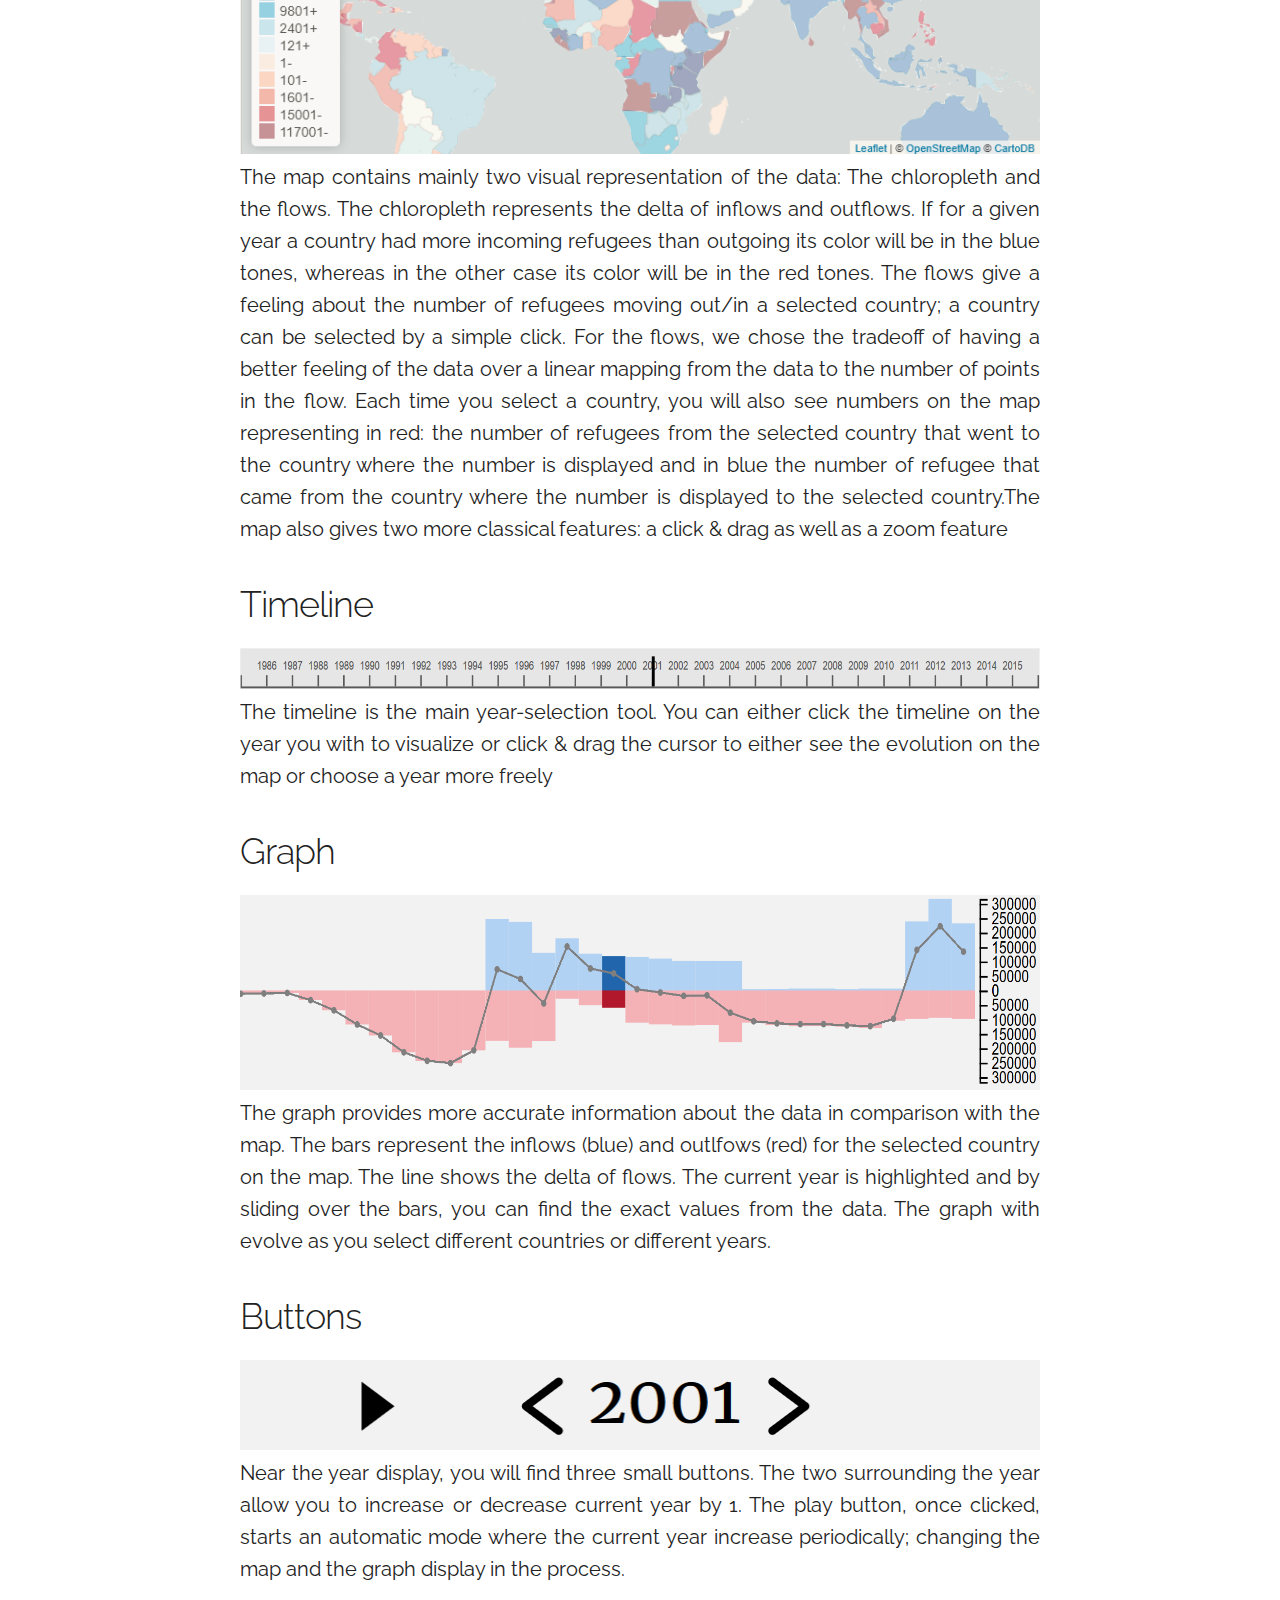
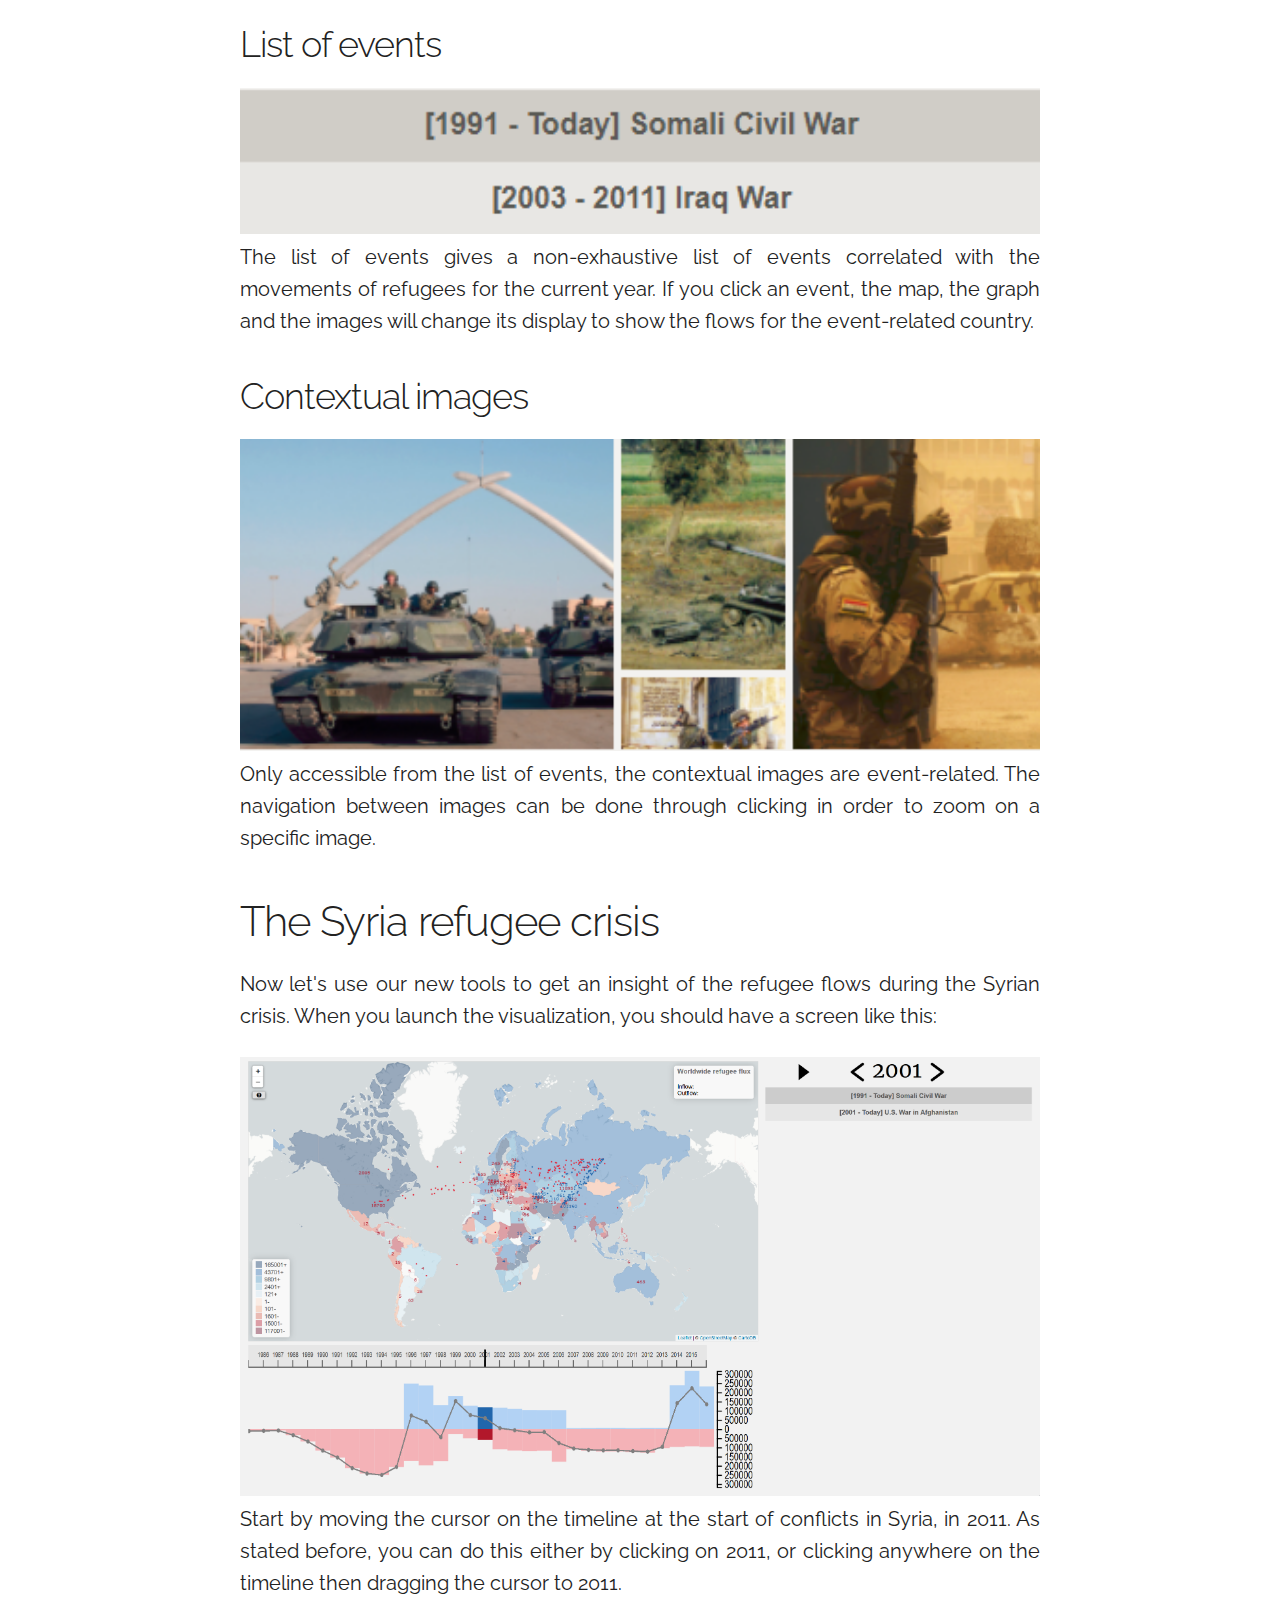
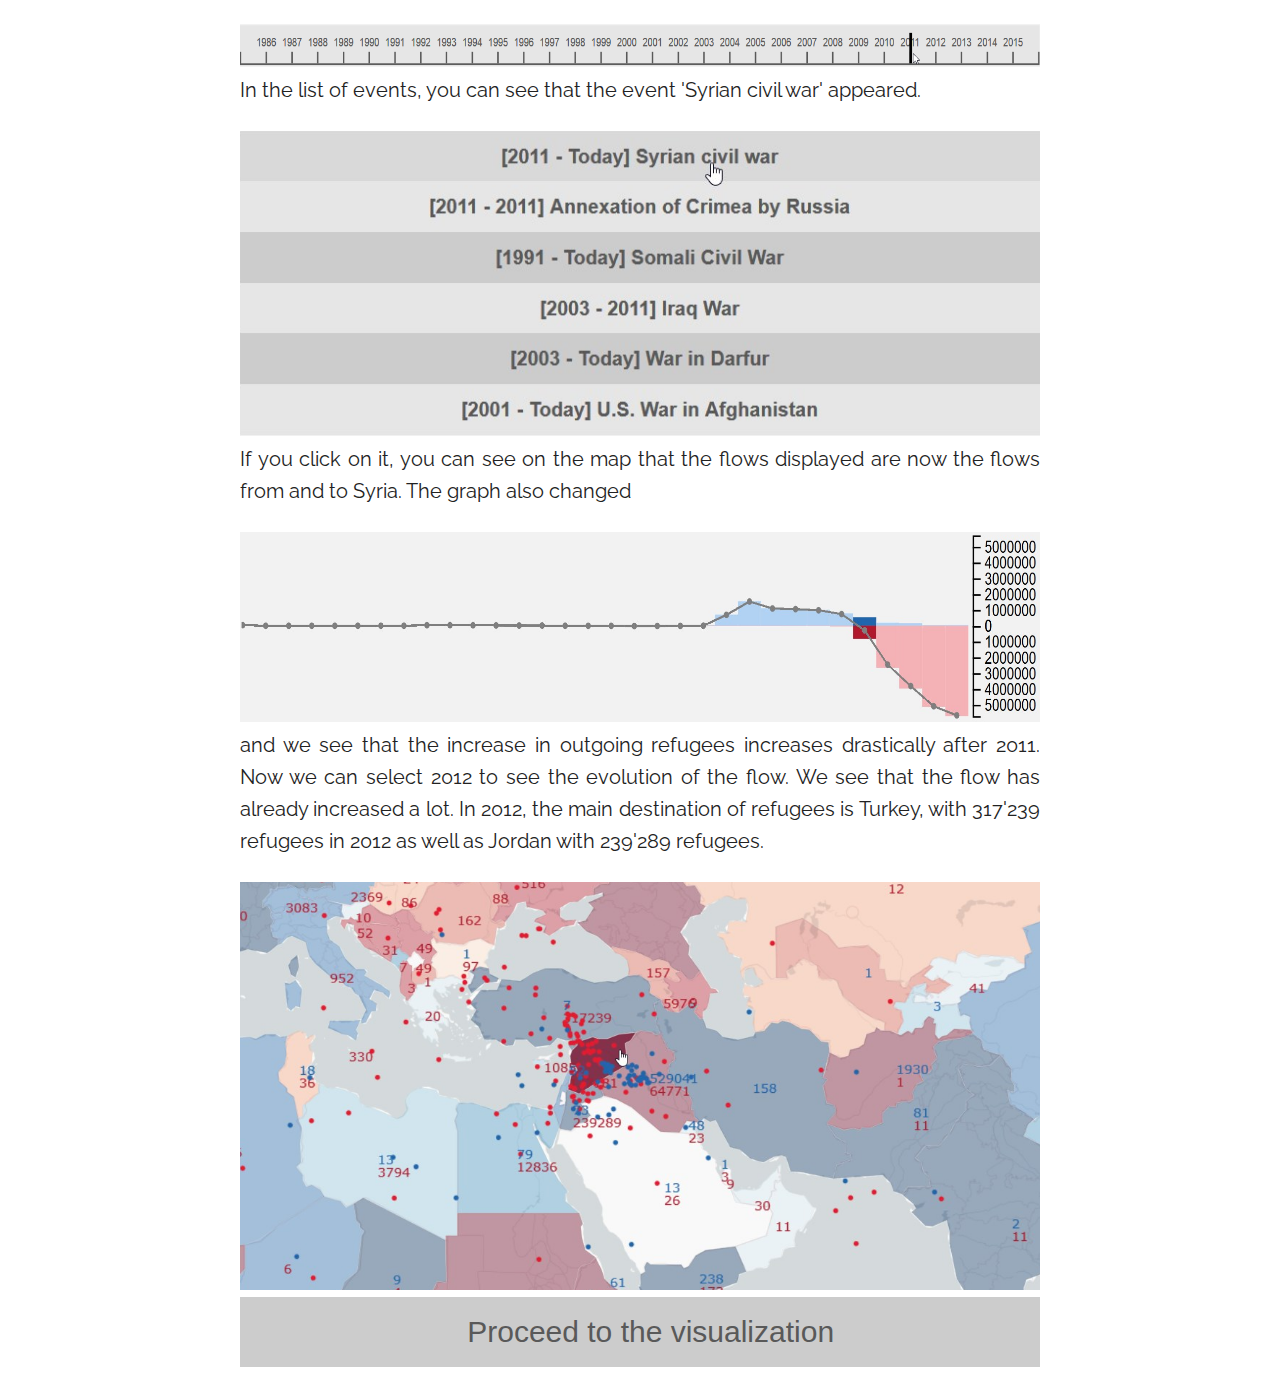
==== commit ae0abf69: "Add Syria images" ====
--- a/docs/index.html
+++ b/docs/index.html
@@ -12,15 +12,17 @@
     <link rel="stylesheet" href="styles/skeleton.css">
     <style>
 
-        h1{
+        h1 {
             font-weight: bold;
         }
-        h1, h2, h3, h4{
+
+        h1, h2, h3, h4 {
             margin-top: 1em;
         }
+
         p, ul {
             text-align: justify;
-            font-size:2rem;
+            font-size: 2rem;
         }
 
         .main_button {
@@ -48,11 +50,11 @@
             text-decoration: none;
         }
 
-        .centered{
+        .centered {
             width: 800px;
             margin-left: auto;
             margin-right: auto;
-            margin-top:60px
+            margin-top: 60px
         }
 
         .headerimg {
@@ -75,7 +77,7 @@
             margin-top: 180px;
             /*height: 1000px;*/
             background-color: white;
-            width:100%;
+            width: 100%;
         }
 
         .pagecontent {
@@ -195,24 +197,40 @@
 
             <h2>The Syria refugee crisis</h2>
             <p>
-                Now let's use our new tools to get an insight of the refugee flows during the Syrian crisis. Start by
-                moving
-                the cursor to 2011. In the least of events, you can see that the event 'Syrian civil war' appeared. If
+                Now let's use our new tools to get an insight of the refugee flows during the Syrian crisis.
+                When you launch the visualization, you should have a screen like this:
+            </p>
+                <img src="imgs/syria_1.png">
+            <p>
+                Start by moving the cursor on the timeline at the start of conflicts in Syria, in 2011. As stated before,
+                you can do this either by clicking on 2011, or clicking anywhere on the timeline then dragging the cursor
+                to 2011.
+            </p>
+                <img src="imgs/syria_2.png">
+            <p>
+                In the list of events, you can see that the event 'Syrian civil war' appeared.
+            </p>
+                <img src="imgs/syria_3.png">
+            <p>
+                If
                 you
                 click
-                on it, you can see on the map that the flows displayed are now the flows from and to Syria. The graph
-                also
+                on it, you can see on the map that the flows displayed are now the flows from and to Syria.
+                The graph also
                 changed
+            </p>
+                <img src="imgs/syria_4.png">
+            <p>
                 and we see that the increase in outgoing refugees increases drastically after 2011. Now we can select
                 2012
                 to see
                 the evolution of the flow. We see that the flow has already increased a lot. In 2012, the main
                 destination
-                of
-                refugees is Turkey, with 317'239 refugees in 2012 as well as Jordan with 239'289 refugees.
-            </p>
-
-            <a href="https://quentinbacuet.github.io/Data-Visualization-Project/" class="main_button">
+                of refugees is Turkey, with 317'239 refugees in 2012 as well as Jordan with 239'289 refugees.
+            </p>
+                <img src="imgs/syria_5.png">
+
+            <a href="visu.html" class="main_button">
                 Proceed to the visualization
             </a>
             <p></p>
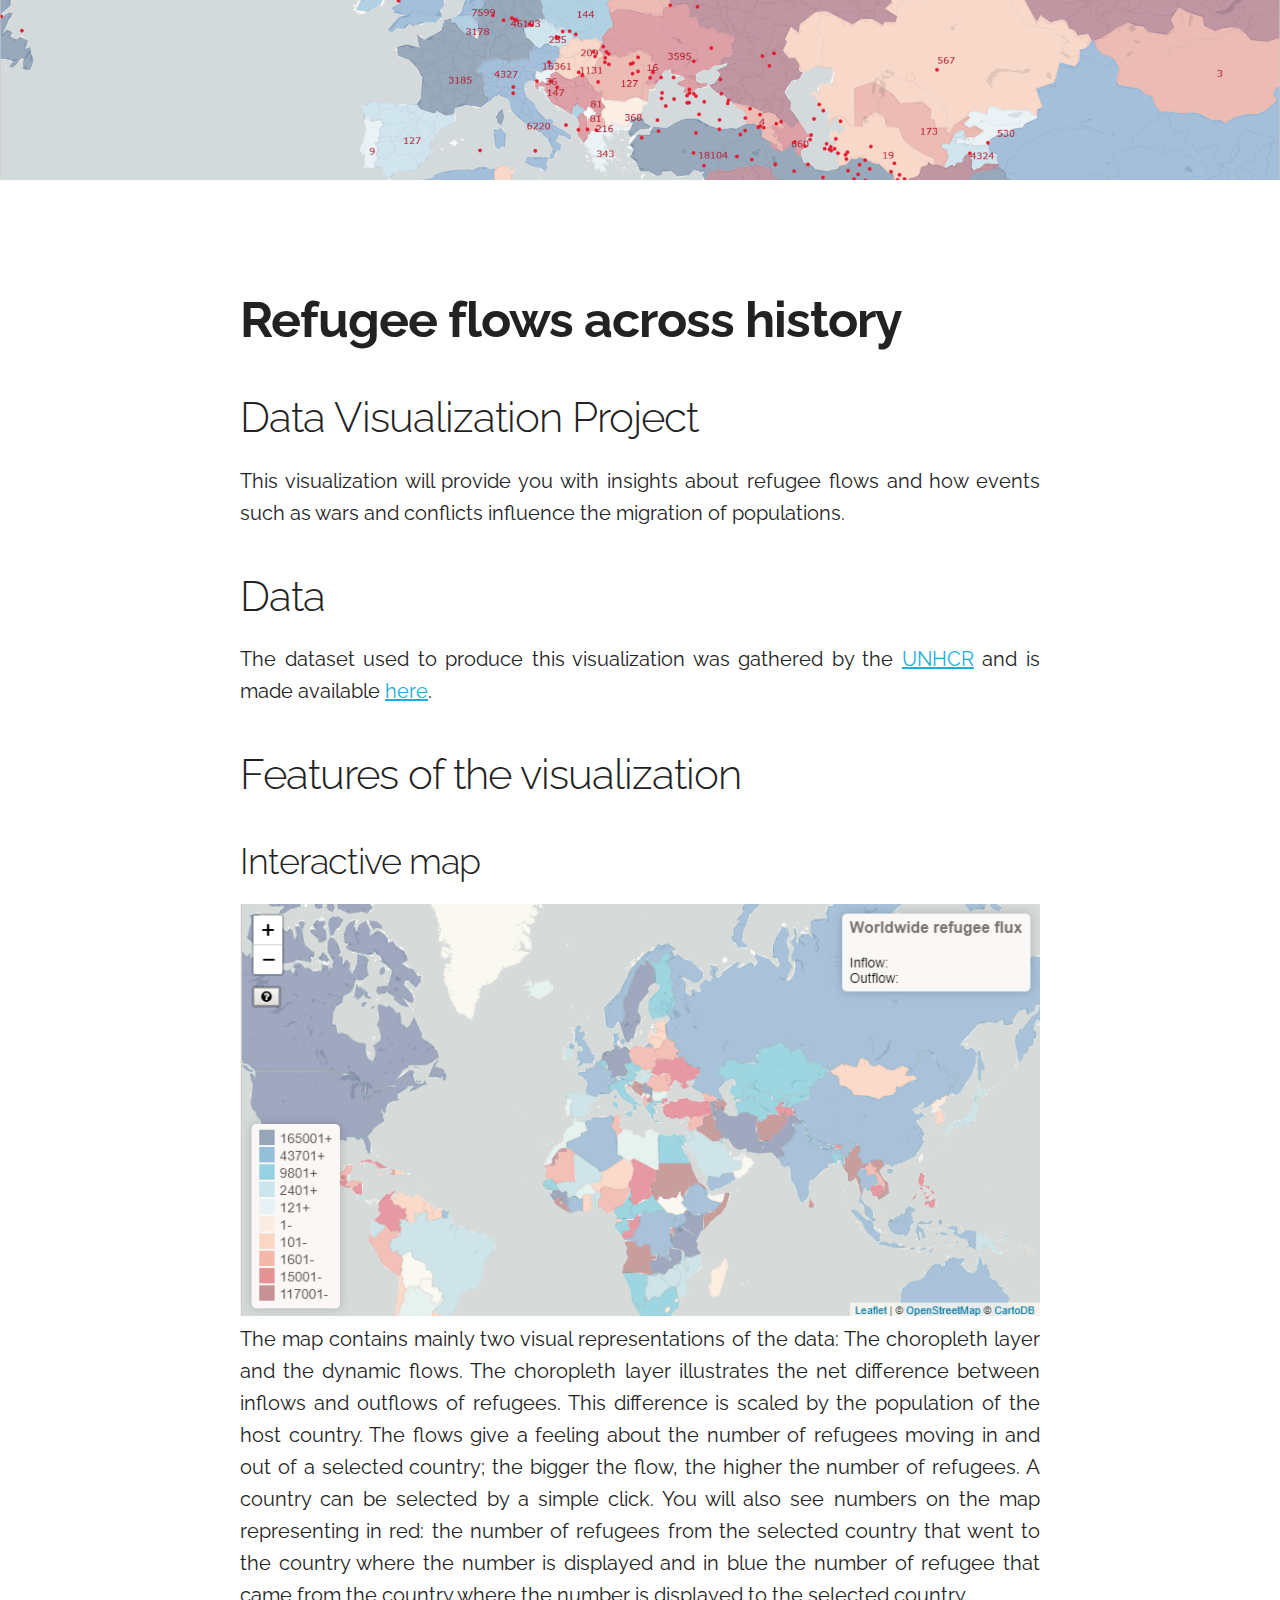
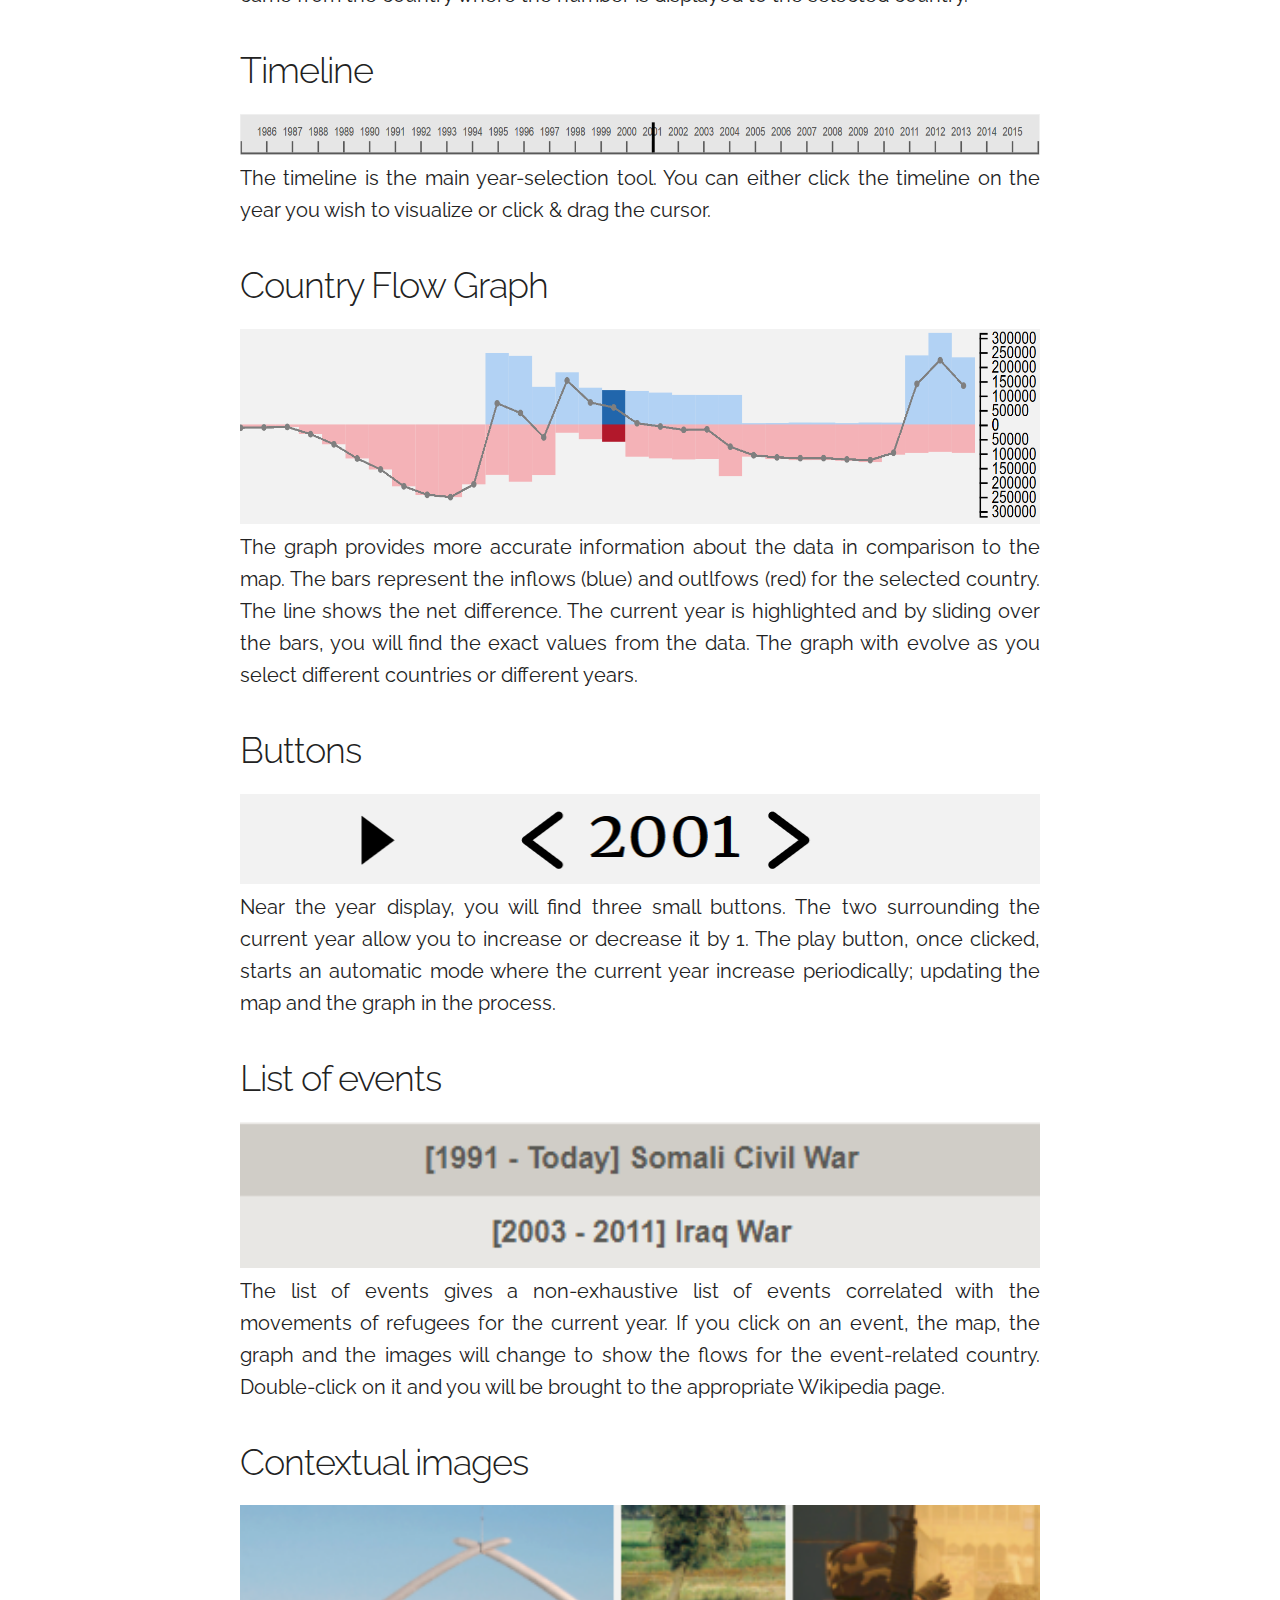
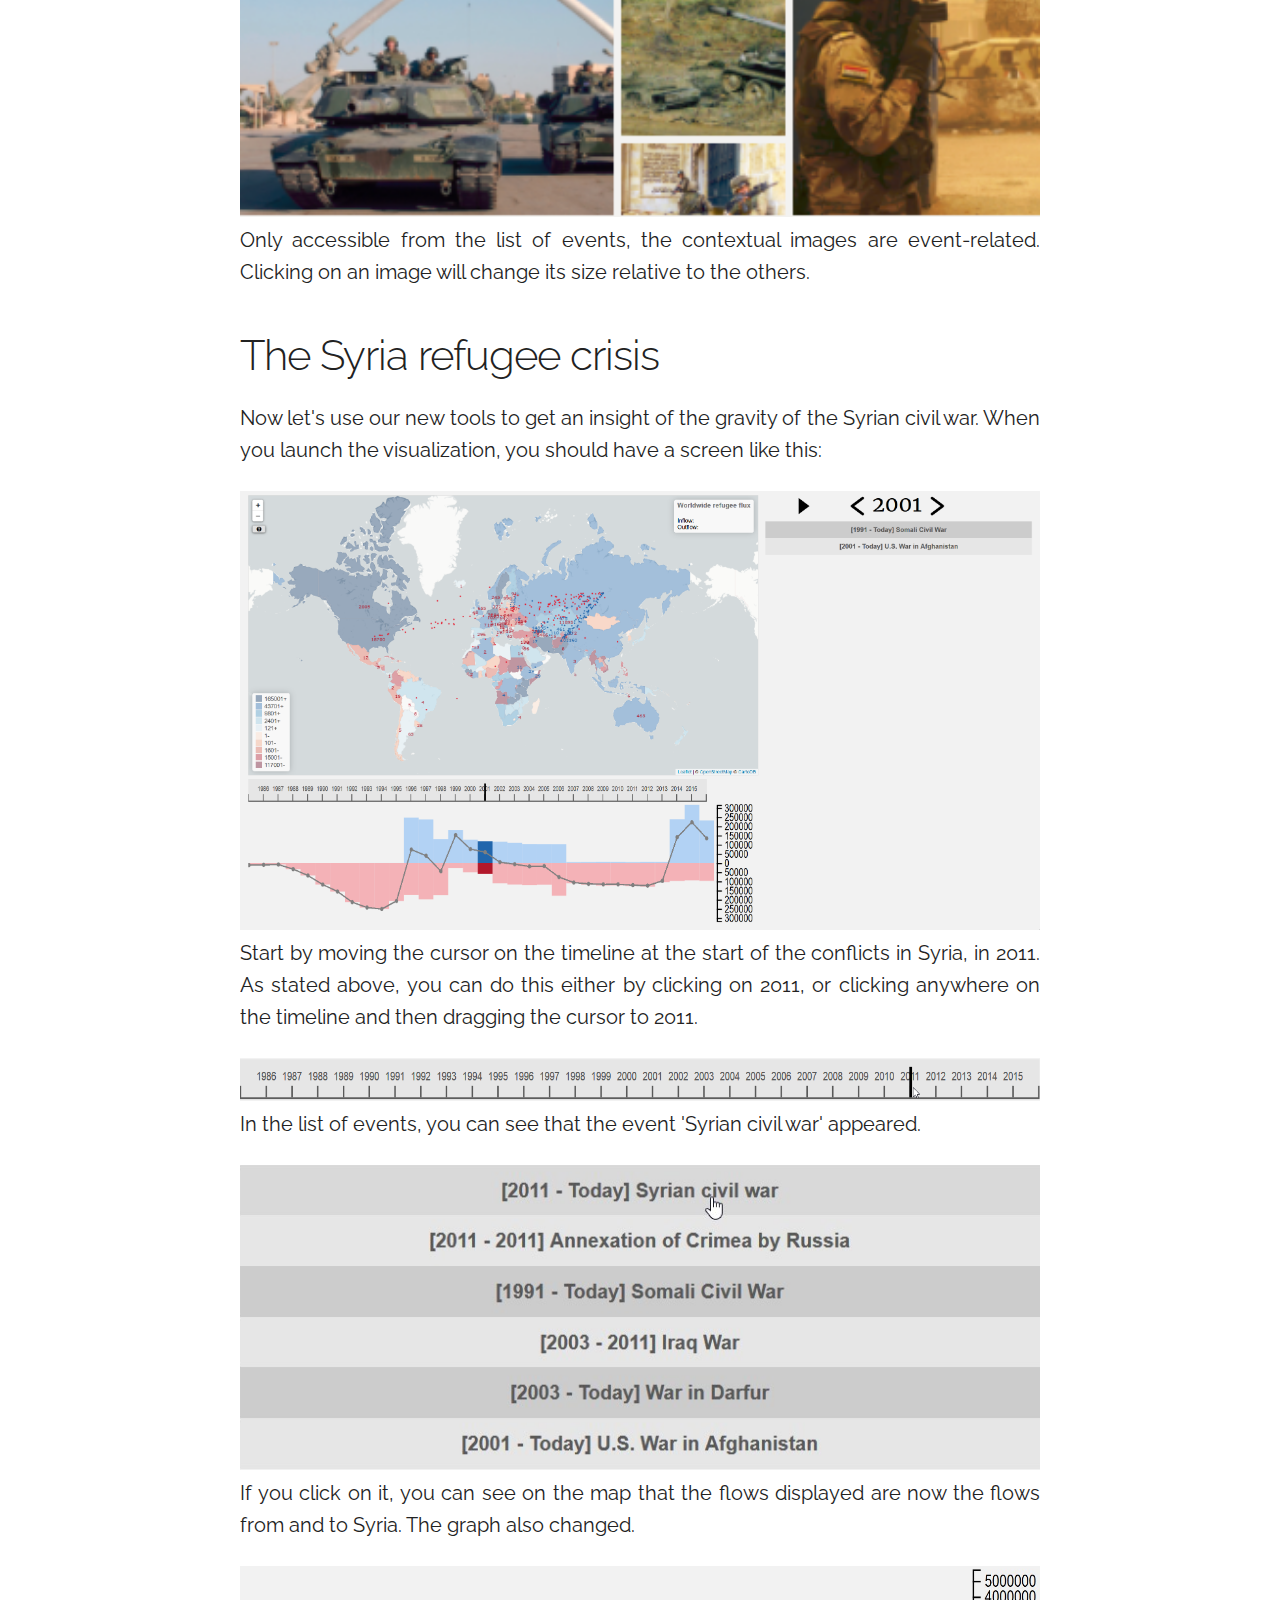
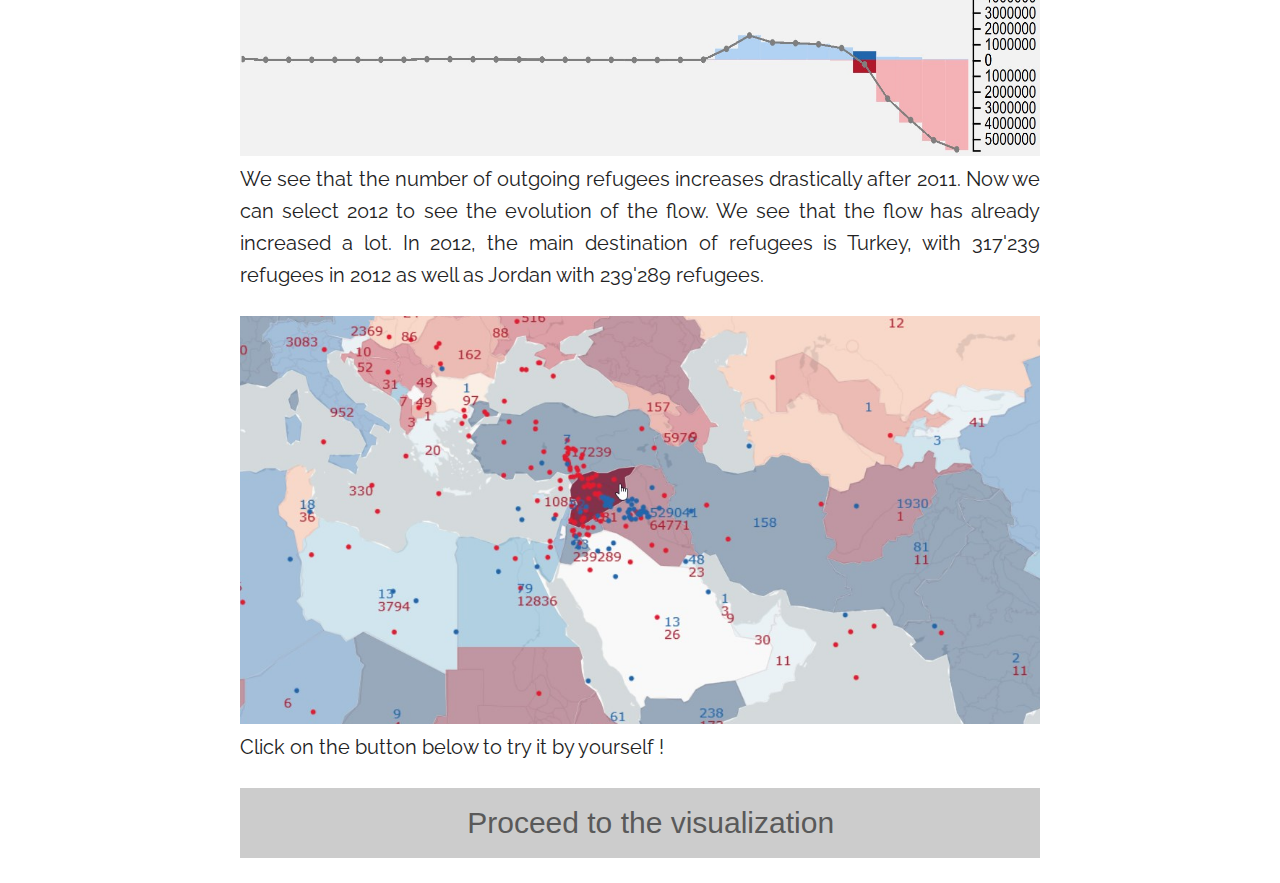
==== commit ea2120ee: "Fix typos in index page" ====
--- a/docs/index.html
+++ b/docs/index.html
@@ -4,6 +4,7 @@
     <meta charset="UTF-8">
     <title>Project Data visualization</title>
 
+    <link rel="icon" type="image/png" href="imgs/logo_refugee.png" />
     <link href="//fonts.googleapis.com/css?family=Raleway:400,300,600" rel="stylesheet" type="text/css">
 
     <!-- CSS
@@ -103,43 +104,26 @@
         <div class="centered">
             <h1>Refugee flows across history</h1>
             <h2>Data Visualization Project</h2>
-            <p>This visualization is meant to provide insights about refugee flows and how
+            <p>This visualization will provide you with insights about refugee flows and how
                 events such as wars and conflicts influence the migration of populations. </p>
             <h2>Data</h2>
-            <p> Out of the <a href="https://www.kaggle.com/unitednations/refugee-data/data">UNHCR Refugee Data</a>, we
-                use
-                the
-                file time_series.csv which is organised in the following way:</p>
-            <ul>
-                <li>Year</li>
-                <li>Country / territory of asylum / residence</li>
-                <p>Indicates the destination of the refugees</p>
-                <li>Origin</li>
-                <p>Indicates the origin of the refugees</p>
-                <li>Population type</li>
-                <p>This column was irrelevant as its field was always 'Refugees'</p>
-                <li>Value</li>
-                <p>The number of refugees that year</p>
-            </ul>
-            <p></p>
+            <p> The dataset used to produce this visualization was gathered by the <a href="http://www.unhcr.org/">UNHCR</a> and is made available <a href="https://www.kaggle.com/unitednations/refugee-data/data">here</a>.
+			
             <h2>Features of the visualization</h2>
 
             <h3>Interactive map</h3>
             <img src="imgs/map.png">
             <p>
-                The map contains mainly two visual representation of the data: The chloropleth and the flows.
-                The chloropleth represents the delta of inflows and outflows. If for a given year a country had more
-                incoming
-                refugees than outgoing its color will be in the blue tones, whereas in the other case its color will be
-                in
-                the
-                red tones. The flows give a feeling about the number of refugees moving out/in a selected country; a
+                The map contains mainly two visual representations of the data: The choropleth layer and the dynamic flows.
+                The choropleth layer illustrates the net difference between inflows and outflows of refugees. 
+				This difference is scaled by the population of the host country.
+				The flows give a feeling about the number of refugees moving in and out of a selected country; the bigger the flow, the
+				higher the number of refugees.
+				A
                 country
                 can
-                be selected by a simple click. For the flows, we chose the tradeoff of having a better feeling of the
-                data
-                over a linear mapping from the data to the number of points in the flow. Each time you select a country,
-                you
+                be selected by a simple click. 
+				You
                 will
                 also see numbers on the map representing in red: the number of refugees from the selected country that
                 went
@@ -147,63 +131,60 @@
                 country where the number is displayed and in blue the number of refugee that came from the country where
                 the
                 number
-                is displayed to the selected country.The map also gives two more classical features: a click & drag as
-                well
-                as a zoom feature
+                is displayed to the selected country.
             </p>
 
             <h3>Timeline</h3>
             <img src="imgs/timeline.png">
             <p>
-                The timeline is the main year-selection tool. You can either click the timeline on the year you with to
-                visualize or click & drag the cursor to either see the evolution on the map or choose a year more freely
-            </p>
-
-            <h3>Graph</h3>
+                The timeline is the main year-selection tool. You can either click the timeline on the year you wish to
+                visualize or click & drag the cursor.
+            </p>
+
+            <h3>Country Flow Graph</h3>
             <img src="imgs/graph.png">
             <p>
-                The graph provides more accurate information about the data in comparison with the map. The bars
+                The graph provides more accurate information about the data in comparison to the map. The bars
                 represent
-                the inflows (blue) and outlfows (red) for the selected country on the map. The line shows the delta of
-                flows.
-                The current year is highlighted and by sliding over the bars, you can find the exact values from the
+                the inflows (blue) and outlfows (red) for the selected country. The line shows the net difference.
+                The current year is highlighted and by sliding over the bars, you will find the exact values from the
                 data.
                 The graph with evolve as you select different countries or different years.
             </p>
             <h3>Buttons</h3>
             <img src="imgs/buttons.png">
             <p>
-                Near the year display, you will find three small buttons. The two surrounding the year allow you to
-                increase or decrease current year by 1. The play button, once clicked, starts an automatic mode where
-                the
-                current year increase periodically; changing the map and the graph display in the process.
+                Near the year display, you will find three small buttons. The two surrounding the current year allow you to
+                increase or decrease it by 1. The play button, once clicked, starts an automatic mode where
+                the
+                current year increase periodically; updating the map and the graph in the process.
             </p>
             <h3>List of events</h3>
             <img src="imgs/events.png">
             <p>
                 The list of events gives a non-exhaustive list of events correlated with the movements of refugees for
                 the
-                current year. If you click an event, the map, the graph and the images will change its display to show
+                current year. If you click on an event, the map, the graph and the images will change to show
                 the
                 flows
-                for the event-related country.
+                for the event-related country. Double-click on it and you will be brought to the appropriate Wikipedia page.
             </p>
             <h3>Contextual images</h3>
             <img src="imgs/context_img.png">
             <p>
-                Only accessible from the list of events, the contextual images are event-related. The navigation between
-                images can be done through clicking in order to zoom on a specific image.
+                Only accessible from the list of events, the contextual images are event-related. Clicking on an image will change its size
+				relative to the others.
             </p>
 
             <h2>The Syria refugee crisis</h2>
             <p>
-                Now let's use our new tools to get an insight of the refugee flows during the Syrian crisis.
+                Now let's use our new tools to get an insight of the gravity of the Syrian civil war.
                 When you launch the visualization, you should have a screen like this:
             </p>
                 <img src="imgs/syria_1.png">
             <p>
-                Start by moving the cursor on the timeline at the start of conflicts in Syria, in 2011. As stated before,
-                you can do this either by clicking on 2011, or clicking anywhere on the timeline then dragging the cursor
+                Start by moving the cursor on the timeline at the start of the conflicts in Syria, in 2011. As stated above,
+                you can do this either by clicking on 2011, or clicking anywhere on the timeline and then dragging the cursor
                 to 2011.
             </p>
                 <img src="imgs/syria_2.png">
@@ -217,11 +198,11 @@
                 click
                 on it, you can see on the map that the flows displayed are now the flows from and to Syria.
                 The graph also
-                changed
+                changed.
             </p>
                 <img src="imgs/syria_4.png">
             <p>
-                and we see that the increase in outgoing refugees increases drastically after 2011. Now we can select
+                We see that the number of outgoing refugees increases drastically after 2011. Now we can select
                 2012
                 to see
                 the evolution of the flow. We see that the flow has already increased a lot. In 2012, the main
@@ -229,6 +210,10 @@
                 of refugees is Turkey, with 317'239 refugees in 2012 as well as Jordan with 239'289 refugees.
             </p>
                 <img src="imgs/syria_5.png">
+				
+			<p>
+				Click on the button below to try it by yourself !
+			</p>
 
             <a href="visu.html" class="main_button">
                 Proceed to the visualization
